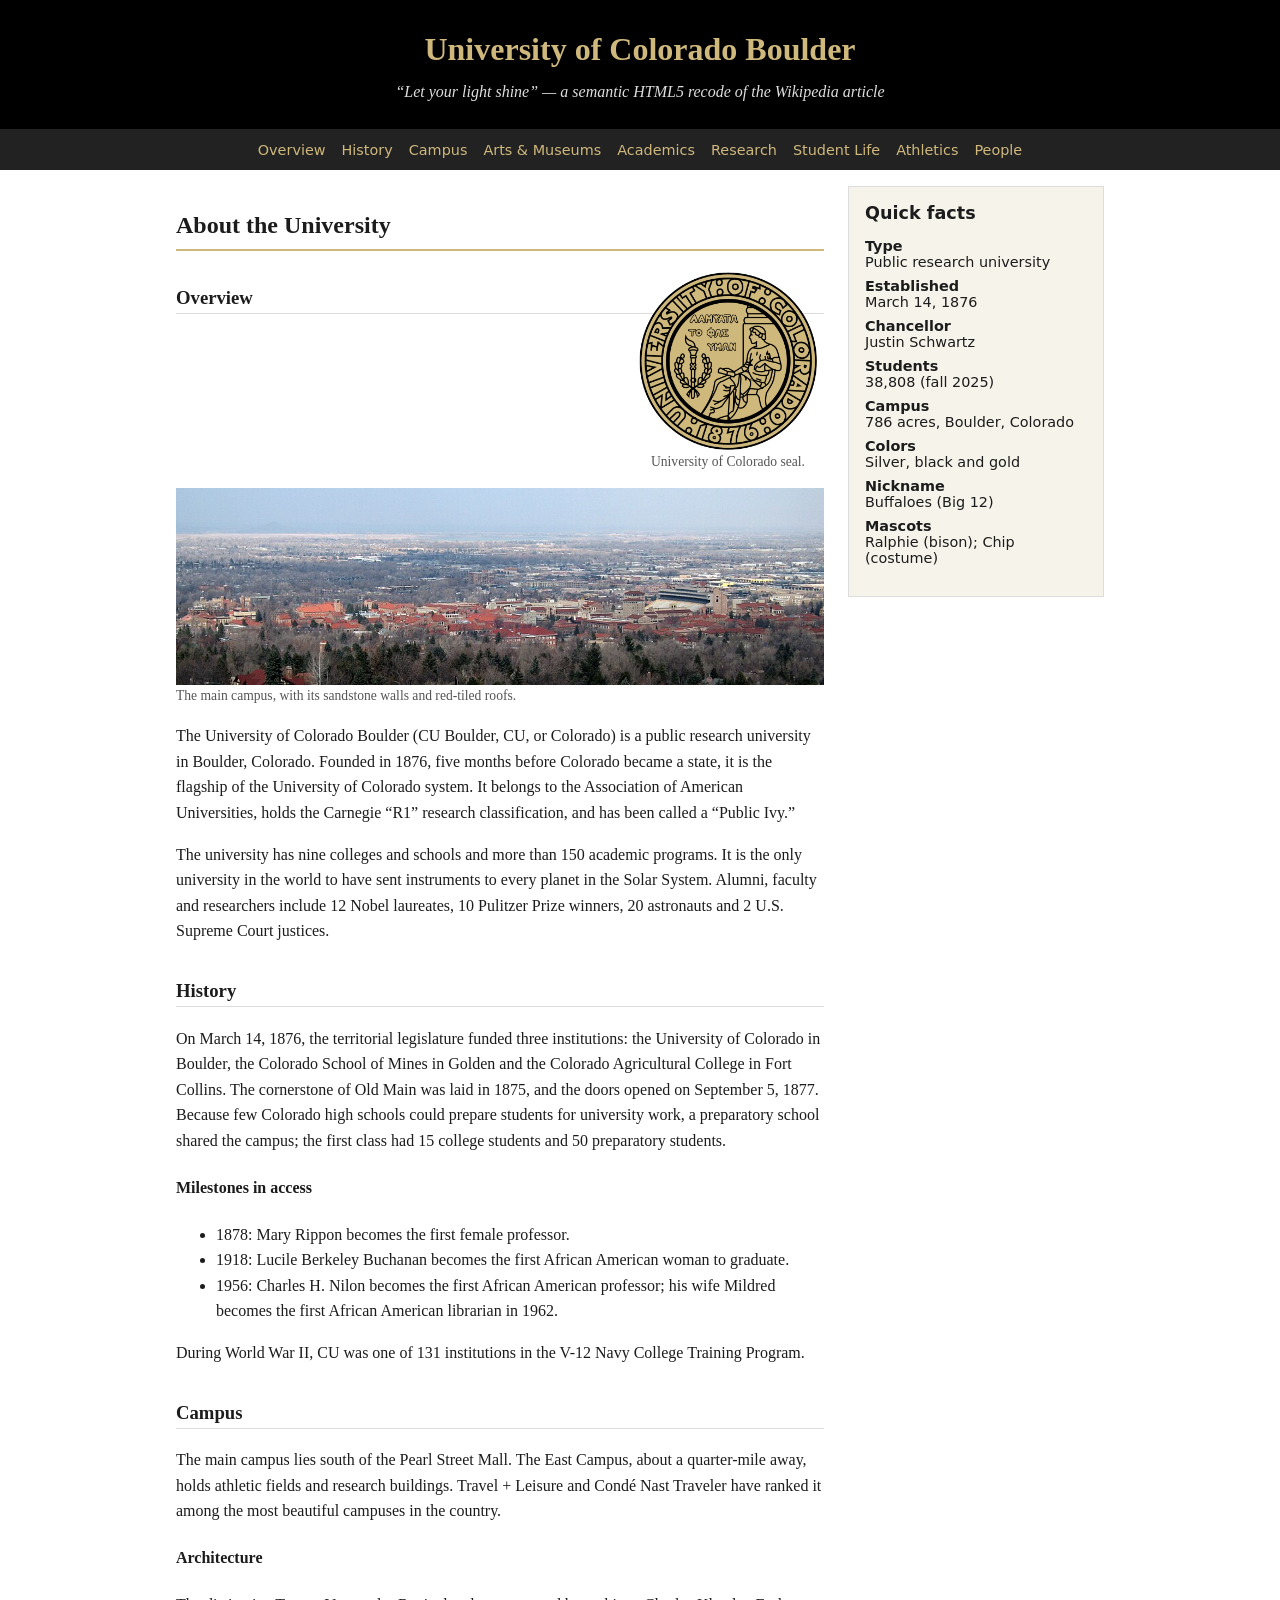
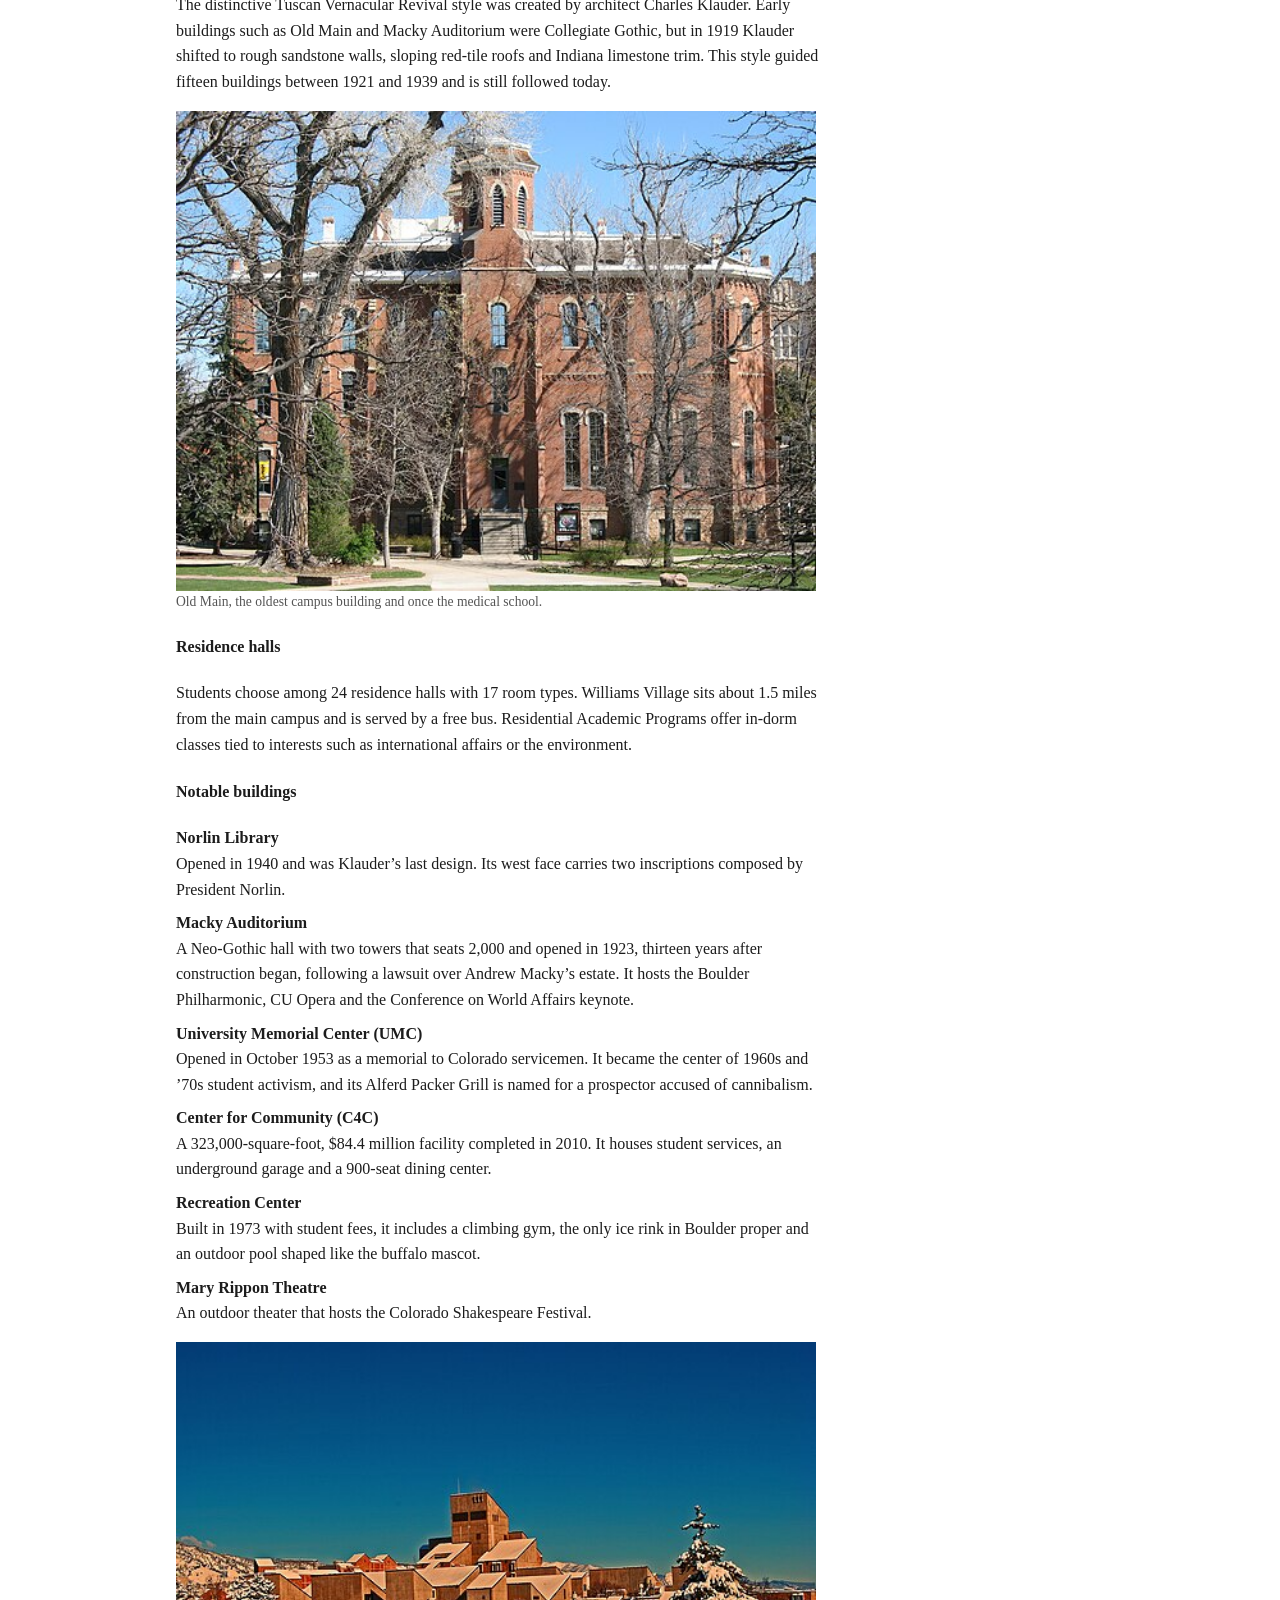
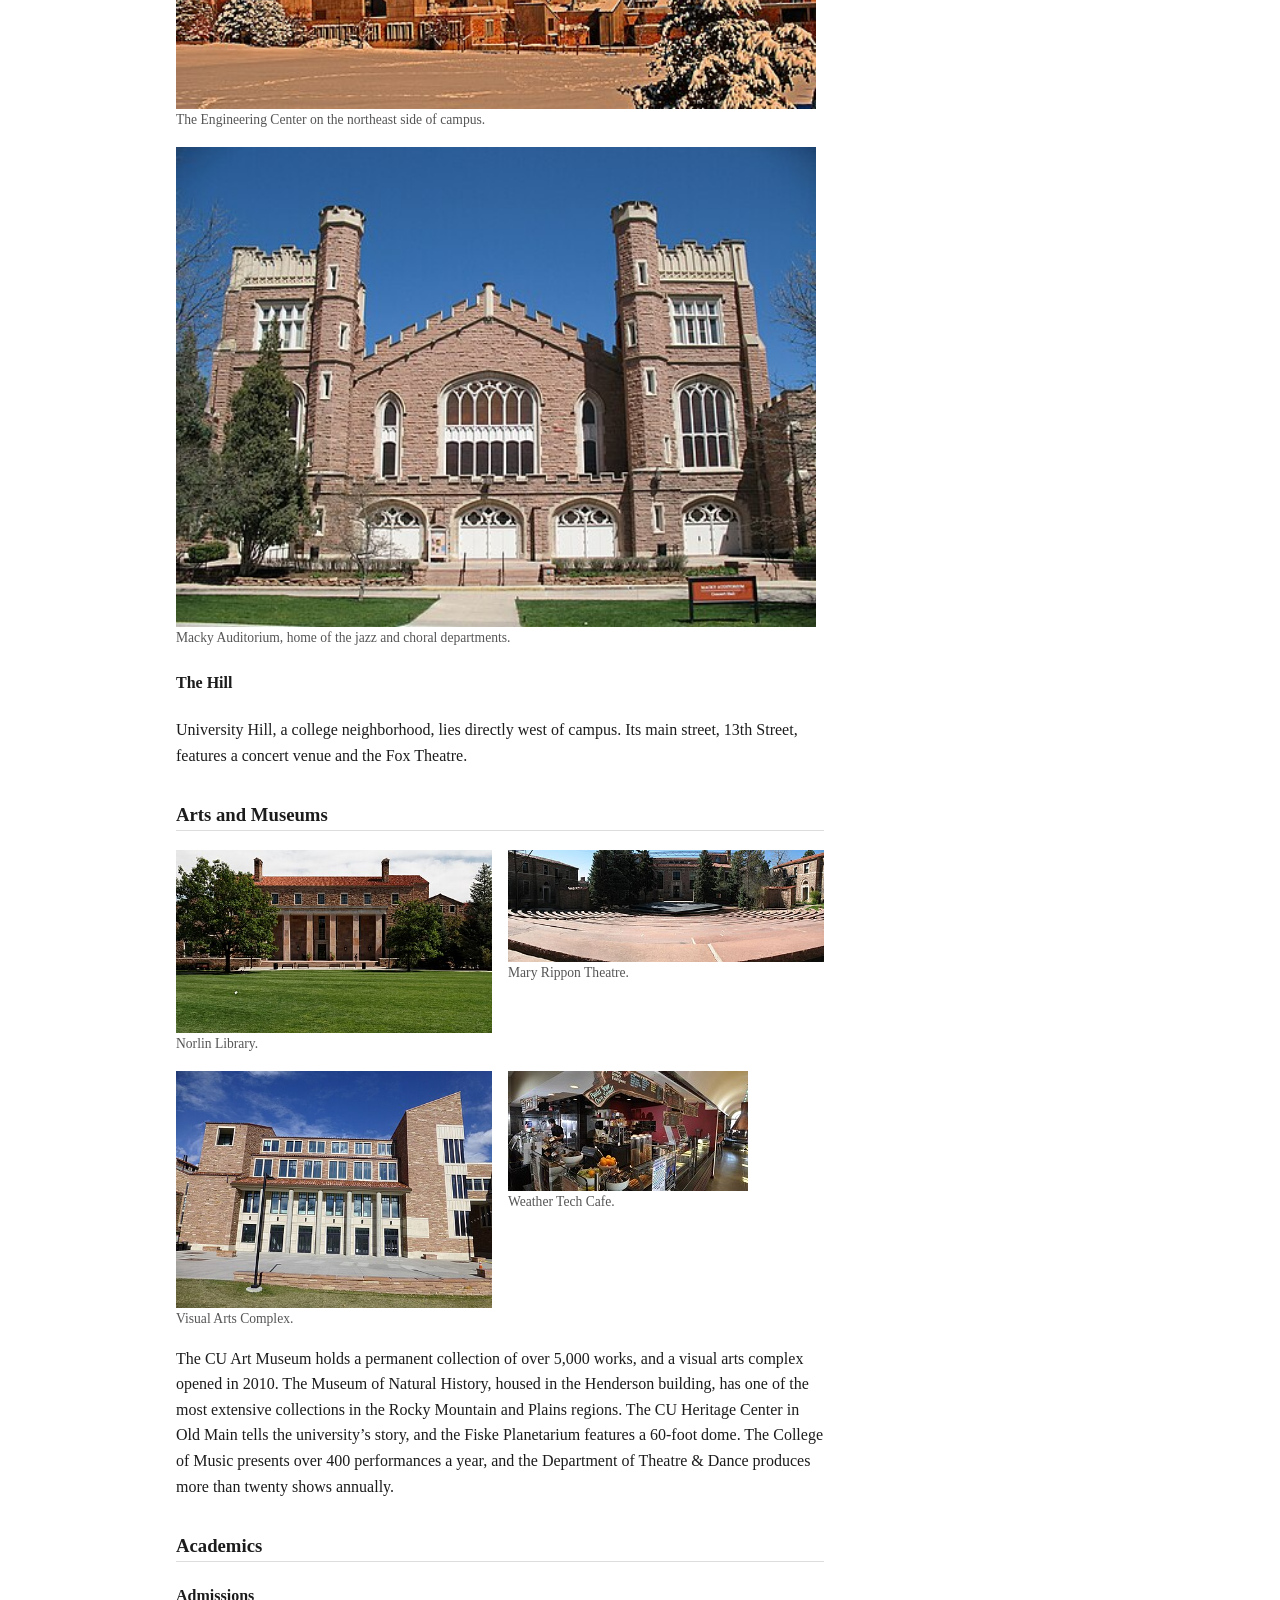
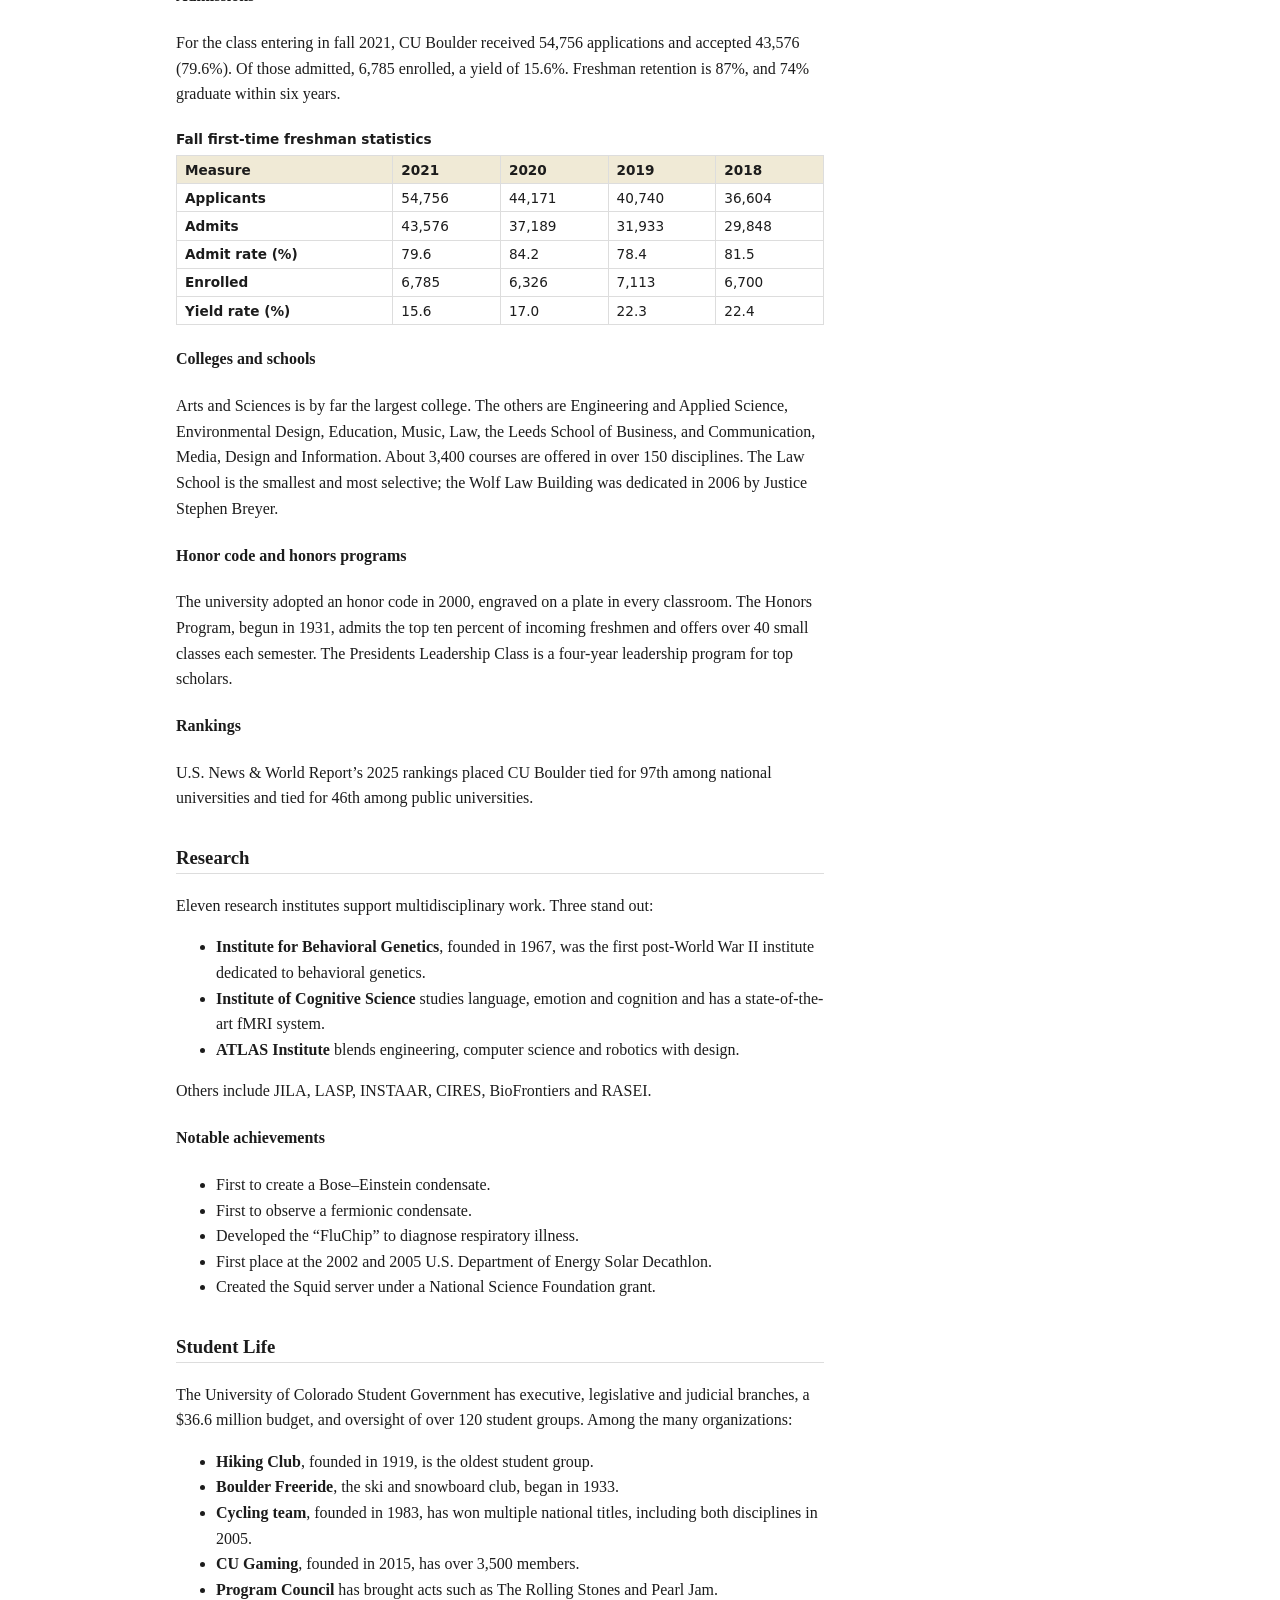
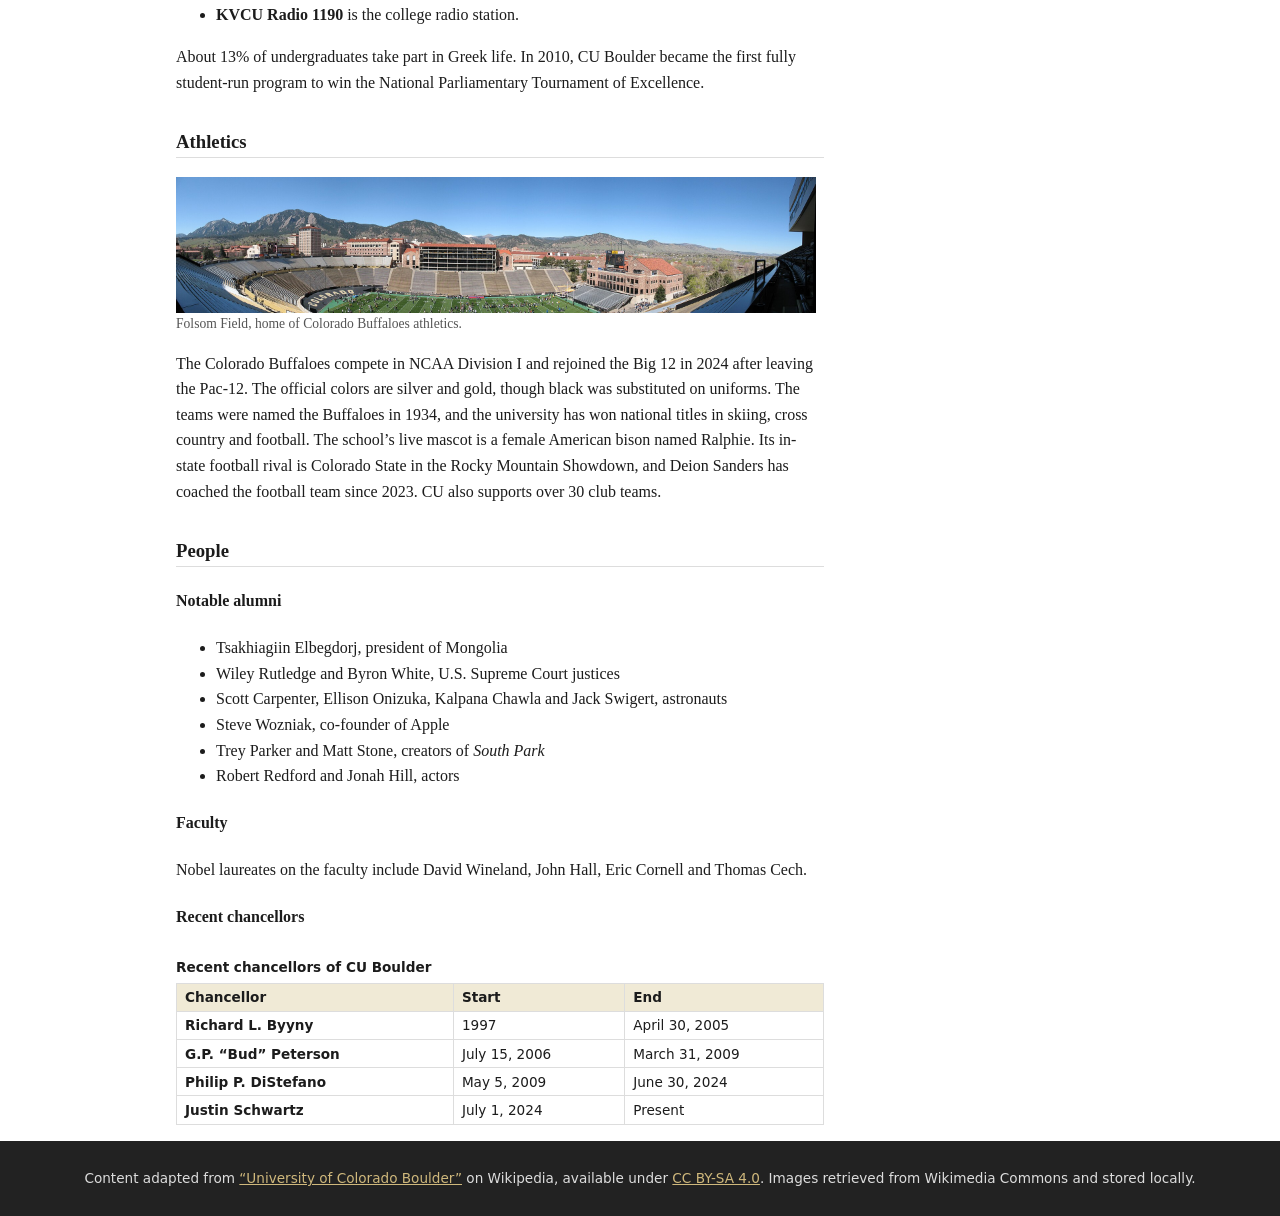
==== semantic_HTML/index.html @ 6fb39d37 "Add files via upload" ====
<!DOCTYPE html>
<html lang="en">
<head>
<meta charset="utf-8">
<meta name="viewport" content="width=device-width, initial-scale=1">
<title>University of Colorado Boulder – Semantic HTML5 Recode</title>
<style>
:root{--gold:#cfb87c;--ink:#1c1c1c;--bg:#fff;--muted:#555;--line:#ddd}
*{box-sizing:border-box}
body{margin:0;font:1rem/1.6 Georgia,"Times New Roman",serif;color:var(--ink);background:var(--bg)}
.sr-only{border:0;clip:rect(0,0,0,0);height:1px;margin:-1px;overflow:hidden;padding:0;position:absolute;white-space:nowrap;width:1px}
body>header{background:#000;color:var(--gold);padding:1.5rem 1rem;text-align:center}
body>header p{margin:.25rem 0 0;color:#ddd;font-style:italic}
h1{margin:0;font-size:2rem}
nav{background:#222;position:sticky;top:0;z-index:5}
nav ul{list-style:none;margin:0;padding:.5rem;display:flex;flex-wrap:wrap;gap:.25rem 1rem;justify-content:center}
nav a{color:var(--gold);text-decoration:none;font:.9rem system-ui,sans-serif}
nav a:hover,nav a:focus{text-decoration:underline}
main{max-width:60rem;margin:0 auto;padding:1rem;display:grid;grid-template-columns:1fr;gap:1.5rem}
@media(min-width:800px){main{grid-template-columns:1fr 16rem}aside{order:2}}
article{min-width:0}
article>header{background:transparent;color:var(--ink);padding:0;text-align:left}
article>header h2{border-bottom:2px solid var(--gold);padding-bottom:.25rem}
h3{margin-top:2rem;border-bottom:1px solid var(--line)}
section{scroll-margin-top:3rem}
aside{background:#f6f3ea;border:1px solid var(--line);padding:1rem;font:.9rem system-ui,sans-serif;align-self:start}
aside h2{font-size:1.1rem;margin-top:0}
dt{font-weight:700;margin-top:.5rem}dd{margin:0}
figure{margin:1rem 0}
.seal{float:right;width:12rem;margin:0 0 1rem 1rem;text-align:center}
.seal img{margin-inline:auto}
.image-grid{display:grid;grid-template-columns:repeat(auto-fit,minmax(13rem,1fr));gap:1rem}
.image-grid figure{margin:0}
img{max-width:100%;height:auto;display:block}
figcaption{font-size:.85rem;color:var(--muted)}
.table-wrap{overflow-x:auto}
table{border-collapse:collapse;width:100%;font:.85rem system-ui,sans-serif}
caption{font-weight:700;text-align:left;padding:.5rem 0}
th,td{border:1px solid var(--line);padding:.35rem .5rem;text-align:left}
thead th{background:#f0ead6}
footer{background:#222;color:#ddd;padding:1rem;text-align:center;font:.85rem system-ui,sans-serif}
footer a{color:var(--gold)}
</style>
</head>
<body>

<header>
  <h1>University of Colorado Boulder</h1>
  <p>“Let your light shine” &mdash; a semantic HTML5 recode of the Wikipedia article</p>
</header>

<nav aria-label="Article sections">
  <h2 class="sr-only">Article contents</h2>
  <ul>
    <li><a href="#overview">Overview</a></li>
    <li><a href="#history">History</a></li>
    <li><a href="#campus">Campus</a></li>
    <li><a href="#arts">Arts &amp; Museums</a></li>
    <li><a href="#academics">Academics</a></li>
    <li><a href="#research">Research</a></li>
    <li><a href="#student-life">Student Life</a></li>
    <li><a href="#athletics">Athletics</a></li>
    <li><a href="#people">People</a></li>
  </ul>
</nav>

<main>
  <aside aria-labelledby="facts-title">
    <h2 id="facts-title">Quick facts</h2>
    <dl>
      <dt>Type</dt><dd>Public research university</dd>
      <dt>Established</dt><dd><time datetime="1876-03-14">March 14, 1876</time></dd>
      <dt>Chancellor</dt><dd>Justin Schwartz</dd>
      <dt>Students</dt><dd>38,808 (fall 2025)</dd>
      <dt>Campus</dt><dd>786 acres, Boulder, Colorado</dd>
      <dt>Colors</dt><dd>Silver, black and gold</dd>
      <dt>Nickname</dt><dd>Buffaloes (Big 12)</dd>
      <dt>Mascots</dt><dd>Ralphie (bison); Chip (costume)</dd>
    </dl>
  </aside>

  <article>
    <header>
      <h2>About the University</h2>
      <figure class="seal">
        <img src="Seal_of_the_University_of_Colorado.svg.webp" width="180" height="180" alt="University of Colorado seal">
        <figcaption>University of Colorado seal.</figcaption>
      </figure>
    </header>

    <section id="overview">
      <h3>Overview</h3>
      <figure>
        <img src="CU_boulder_campus.jpg" width="800" height="450" alt="Sandstone campus buildings with red tile roofs in front of the Flatirons">
        <figcaption>The main campus, with its sandstone walls and red-tiled roofs.</figcaption>
      </figure>
      <p>The University of Colorado Boulder (CU Boulder, CU, or Colorado) is a public research university in Boulder, Colorado. Founded in 1876, five months before Colorado became a state, it is the flagship of the University of Colorado system. It belongs to the Association of American Universities, holds the Carnegie “R1” research classification, and has been called a “Public Ivy.”</p>
      <p>The university has nine colleges and schools and more than 150 academic programs. It is the only university in the world to have sent instruments to every planet in the Solar System. Alumni, faculty and researchers include 12 Nobel laureates, 10 Pulitzer Prize winners, 20 astronauts and 2 U.S. Supreme Court justices.</p>
    </section>

    <section id="history">
      <h3>History</h3>
      <p>On March 14, 1876, the territorial legislature funded three institutions: the University of Colorado in Boulder, the Colorado School of Mines in Golden and the Colorado Agricultural College in Fort Collins. The cornerstone of Old Main was laid in 1875, and the doors opened on <time datetime="1877-09-05">September 5, 1877</time>. Because few Colorado high schools could prepare students for university work, a preparatory school shared the campus; the first class had 15 college students and 50 preparatory students.</p>
      <h4>Milestones in access</h4>
      <ul>
        <li>1878: Mary Rippon becomes the first female professor.</li>
        <li>1918: Lucile Berkeley Buchanan becomes the first African American woman to graduate.</li>
        <li>1956: Charles H. Nilon becomes the first African American professor; his wife Mildred becomes the first African American librarian in 1962.</li>
      </ul>
      <p>During World War II, CU was one of 131 institutions in the V-12 Navy College Training Program.</p>
    </section>

    <section id="campus">
      <h3>Campus</h3>
      <p>The main campus lies south of the Pearl Street Mall. The East Campus, about a quarter-mile away, holds athletic fields and research buildings. Travel + Leisure and Condé Nast Traveler have ranked it among the most beautiful campuses in the country.</p>

      <section id="architecture">
        <h4>Architecture</h4>
        <p>The distinctive Tuscan Vernacular Revival style was created by architect Charles Klauder. Early buildings such as Old Main and Macky Auditorium were Collegiate Gothic, but in 1919 Klauder shifted to rough sandstone walls, sloping red-tile roofs and Indiana limestone trim. This style guided fifteen buildings between 1921 and 1939 and is still followed today.</p>
        <figure>
          <img src="Old_Main_-_Colorado.jpg" width="640" height="420" alt="Old Main, the oldest building on campus" loading="lazy">
          <figcaption>Old Main, the oldest campus building and once the medical school.</figcaption>
        </figure>
      </section>

      <section id="housing">
        <h4>Residence halls</h4>
        <p>Students choose among 24 residence halls with 17 room types. Williams Village sits about 1.5 miles from the main campus and is served by a free bus. Residential Academic Programs offer in-dorm classes tied to interests such as international affairs or the environment.</p>
      </section>

      <section id="buildings">
        <h4>Notable buildings</h4>
        <dl>
          <dt>Norlin Library</dt>
          <dd>Opened in 1940 and was Klauder’s last design. Its west face carries two inscriptions composed by President Norlin.</dd>
          <dt>Macky Auditorium</dt>
          <dd>A Neo-Gothic hall with two towers that seats 2,000 and opened in 1923, thirteen years after construction began, following a lawsuit over Andrew Macky’s estate. It hosts the Boulder Philharmonic, CU Opera and the Conference on World Affairs keynote.</dd>
          <dt>University Memorial Center (UMC)</dt>
          <dd>Opened in October 1953 as a memorial to Colorado servicemen. It became the center of 1960s and ’70s student activism, and its Alferd Packer Grill is named for a prospector accused of cannibalism.</dd>
          <dt>Center for Community (C4C)</dt>
          <dd>A 323,000-square-foot, $84.4 million facility completed in 2010. It houses student services, an underground garage and a 900-seat dining center.</dd>
          <dt>Recreation Center</dt>
          <dd>Built in 1973 with student fees, it includes a climbing gym, the only ice rink in Boulder proper and an outdoor pool shaped like the buffalo mascot.</dd>
          <dt>Mary Rippon Theatre</dt>
          <dd>An outdoor theater that hosts the Colorado Shakespeare Festival.</dd>
        </dl>
        <figure>
          <img src="Engineeringcenterjpeg-2.jpg" width="640" height="420" alt="The Engineering Center at CU Boulder" loading="lazy">
          <figcaption>The Engineering Center on the northeast side of campus.</figcaption>
        </figure>
        <figure>
          <img src="Mackey_Auditorium_-_Colorado.jpg" width="640" height="420" alt="Macky Auditorium with its two towers and ivy" loading="lazy">
          <figcaption>Macky Auditorium, home of the jazz and choral departments.</figcaption>
        </figure>
      </section>

      <section id="neighborhood">
        <h4>The Hill</h4>
        <p>University Hill, a college neighborhood, lies directly west of campus. Its main street, 13th Street, features a concert venue and the Fox Theatre.</p>
      </section>
    </section>

    <section id="arts">
      <h3>Arts and Museums</h3>
      <div class="image-grid" aria-label="Campus arts and facilities">
        <figure>
          <img src="Norlin_Library.jpg" width="500" height="290" alt="Norlin Library at CU Boulder" loading="lazy">
          <figcaption>Norlin Library.</figcaption>
        </figure>
        <figure>
          <img src="Mary_Rippon_Theatre.jpg" width="500" height="178" alt="Mary Rippon Theatre at CU Boulder" loading="lazy">
          <figcaption>Mary Rippon Theatre.</figcaption>
        </figure>
        <figure>
          <img src="Visual_Arts_Complex_South_side.JPG" width="500" height="375" alt="South side of the Visual Arts Complex" loading="lazy">
          <figcaption>Visual Arts Complex.</figcaption>
        </figure>
        <figure>
          <img src="WeatherTechCafe.jpg" width="240" height="120" alt="Weather Tech Cafe in the Center for Community" loading="lazy">
          <figcaption>Weather Tech Cafe.</figcaption>
        </figure>
      </div>
      <p>The CU Art Museum holds a permanent collection of over 5,000 works, and a visual arts complex opened in 2010. The Museum of Natural History, housed in the Henderson building, has one of the most extensive collections in the Rocky Mountain and Plains regions. The CU Heritage Center in Old Main tells the university’s story, and the Fiske Planetarium features a 60-foot dome. The College of Music presents over 400 performances a year, and the Department of Theatre &amp; Dance produces more than twenty shows annually.</p>
    </section>

    <section id="academics">
      <h3>Academics</h3>

      <section id="admissions">
        <h4>Admissions</h4>
        <p>For the class entering in fall 2021, CU Boulder received 54,756 applications and accepted 43,576 (79.6%). Of those admitted, 6,785 enrolled, a yield of 15.6%. Freshman retention is 87%, and 74% graduate within six years.</p>
        <div class="table-wrap">
          <table>
            <caption>Fall first-time freshman statistics</caption>
            <thead>
              <tr><th scope="col">Measure</th><th scope="col">2021</th><th scope="col">2020</th><th scope="col">2019</th><th scope="col">2018</th></tr>
            </thead>
            <tbody>
              <tr><th scope="row">Applicants</th><td>54,756</td><td>44,171</td><td>40,740</td><td>36,604</td></tr>
              <tr><th scope="row">Admits</th><td>43,576</td><td>37,189</td><td>31,933</td><td>29,848</td></tr>
              <tr><th scope="row">Admit rate (%)</th><td>79.6</td><td>84.2</td><td>78.4</td><td>81.5</td></tr>
              <tr><th scope="row">Enrolled</th><td>6,785</td><td>6,326</td><td>7,113</td><td>6,700</td></tr>
              <tr><th scope="row">Yield rate (%)</th><td>15.6</td><td>17.0</td><td>22.3</td><td>22.4</td></tr>
            </tbody>
          </table>
        </div>
      </section>

      <section id="colleges">
        <h4>Colleges and schools</h4>
        <p>Arts and Sciences is by far the largest college. The others are Engineering and Applied Science, Environmental Design, Education, Music, Law, the Leeds School of Business, and Communication, Media, Design and Information. About 3,400 courses are offered in over 150 disciplines. The Law School is the smallest and most selective; the Wolf Law Building was dedicated in 2006 by Justice Stephen Breyer.</p>
      </section>

      <section id="honors">
        <h4>Honor code and honors programs</h4>
        <p>The university adopted an honor code in 2000, engraved on a plate in every classroom. The Honors Program, begun in 1931, admits the top ten percent of incoming freshmen and offers over 40 small classes each semester. The Presidents Leadership Class is a four-year leadership program for top scholars.</p>
      </section>

      <section id="rankings">
        <h4>Rankings</h4>
        <p>U.S. News &amp; World Report’s 2025 rankings placed CU Boulder tied for 97th among national universities and tied for 46th among public universities.</p>
      </section>
    </section>

    <section id="research">
      <h3>Research</h3>
      <p>Eleven research institutes support multidisciplinary work. Three stand out:</p>
      <ul>
        <li><strong>Institute for Behavioral Genetics</strong>, founded in 1967, was the first post-World War II institute dedicated to behavioral genetics.</li>
        <li><strong>Institute of Cognitive Science</strong> studies language, emotion and cognition and has a state-of-the-art fMRI system.</li>
        <li><strong>ATLAS Institute</strong> blends engineering, computer science and robotics with design.</li>
      </ul>
      <p>Others include JILA, LASP, INSTAAR, CIRES, BioFrontiers and RASEI.</p>
      <h4>Notable achievements</h4>
      <ul>
        <li>First to create a Bose–Einstein condensate.</li>
        <li>First to observe a fermionic condensate.</li>
        <li>Developed the “FluChip” to diagnose respiratory illness.</li>
        <li>First place at the 2002 and 2005 U.S. Department of Energy Solar Decathlon.</li>
        <li>Created the Squid server under a National Science Foundation grant.</li>
      </ul>
    </section>

    <section id="student-life">
      <h3>Student Life</h3>
      <p>The University of Colorado Student Government has executive, legislative and judicial branches, a $36.6 million budget, and oversight of over 120 student groups. Among the many organizations:</p>
      <ul>
        <li><strong>Hiking Club</strong>, founded in 1919, is the oldest student group.</li>
        <li><strong>Boulder Freeride</strong>, the ski and snowboard club, began in 1933.</li>
        <li><strong>Cycling team</strong>, founded in 1983, has won multiple national titles, including both disciplines in 2005.</li>
        <li><strong>CU Gaming</strong>, founded in 2015, has over 3,500 members.</li>
        <li><strong>Program Council</strong> has brought acts such as The Rolling Stones and Pearl Jam.</li>
        <li><strong>KVCU Radio 1190</strong> is the college radio station.</li>
      </ul>
      <p>About 13% of undergraduates take part in Greek life. In 2010, CU Boulder became the first fully student-run program to win the National Parliamentary Tournament of Excellence.</p>
    </section>

    <section id="athletics">
      <h3>Athletics</h3>
      <figure>
        <img src="Folsom_Field_panorama_from_club_level_seats_2007.jpg" width="640" height="420" alt="Folsom Field viewed from the club level seating area" loading="lazy">
        <figcaption>Folsom Field, home of Colorado Buffaloes athletics.</figcaption>
      </figure>
      <p>The Colorado Buffaloes compete in NCAA Division I and rejoined the Big 12 in 2024 after leaving the Pac-12. The official colors are silver and gold, though black was substituted on uniforms. The teams were named the Buffaloes in 1934, and the university has won national titles in skiing, cross country and football. The school’s live mascot is a female American bison named Ralphie. Its in-state football rival is Colorado State in the Rocky Mountain Showdown, and Deion Sanders has coached the football team since 2023. CU also supports over 30 club teams.</p>
    </section>

    <section id="people">
      <h3>People</h3>
      <section id="alumni">
        <h4>Notable alumni</h4>
        <ul>
          <li>Tsakhiagiin Elbegdorj, president of Mongolia</li>
          <li>Wiley Rutledge and Byron White, U.S. Supreme Court justices</li>
          <li>Scott Carpenter, Ellison Onizuka, Kalpana Chawla and Jack Swigert, astronauts</li>
          <li>Steve Wozniak, co-founder of Apple</li>
          <li>Trey Parker and Matt Stone, creators of <cite>South Park</cite></li>
          <li>Robert Redford and Jonah Hill, actors</li>
        </ul>
      </section>
      <section id="faculty">
        <h4>Faculty</h4>
        <p>Nobel laureates on the faculty include David Wineland, John Hall, Eric Cornell and Thomas Cech.</p>
      </section>
      <section id="chancellors">
        <h4>Recent chancellors</h4>
        <div class="table-wrap">
          <table>
            <caption>Recent chancellors of CU Boulder</caption>
            <thead>
              <tr><th scope="col">Chancellor</th><th scope="col">Start</th><th scope="col">End</th></tr>
            </thead>
            <tbody>
              <tr><th scope="row">Richard L. Byyny</th><td>1997</td><td>April 30, 2005</td></tr>
              <tr><th scope="row">G.P. “Bud” Peterson</th><td>July 15, 2006</td><td>March 31, 2009</td></tr>
              <tr><th scope="row">Philip P. DiStefano</th><td>May 5, 2009</td><td>June 30, 2024</td></tr>
              <tr><th scope="row">Justin Schwartz</th><td>July 1, 2024</td><td>Present</td></tr>
            </tbody>
          </table>
        </div>
      </section>
    </section>
  </article>
</main>

<footer>
  <p>Content adapted from <a href="https://en.wikipedia.org/wiki/University_of_Colorado_Boulder">“University of Colorado Boulder”</a> on Wikipedia, available under <a href="https://creativecommons.org/licenses/by-sa/4.0/">CC BY-SA 4.0</a>. Images retrieved from Wikimedia Commons and stored locally.</p>
</footer>

</body>
</html>
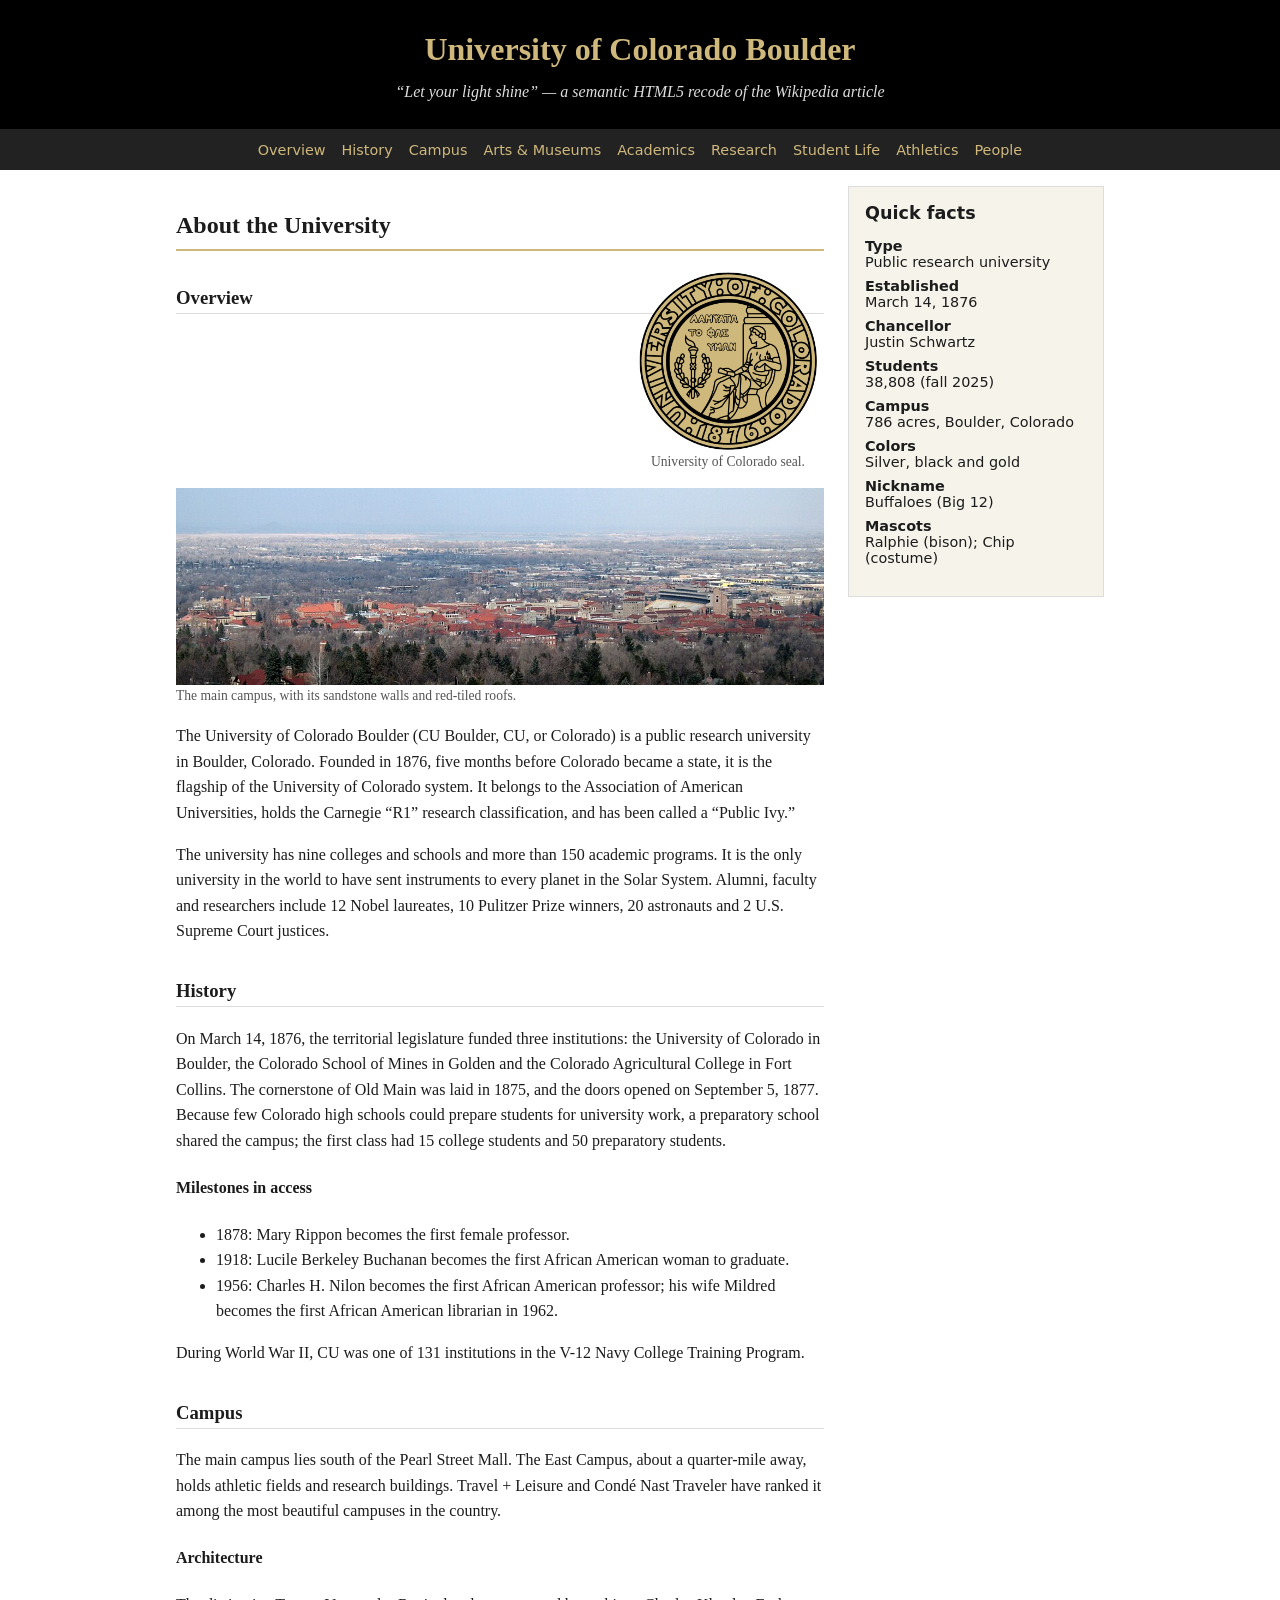
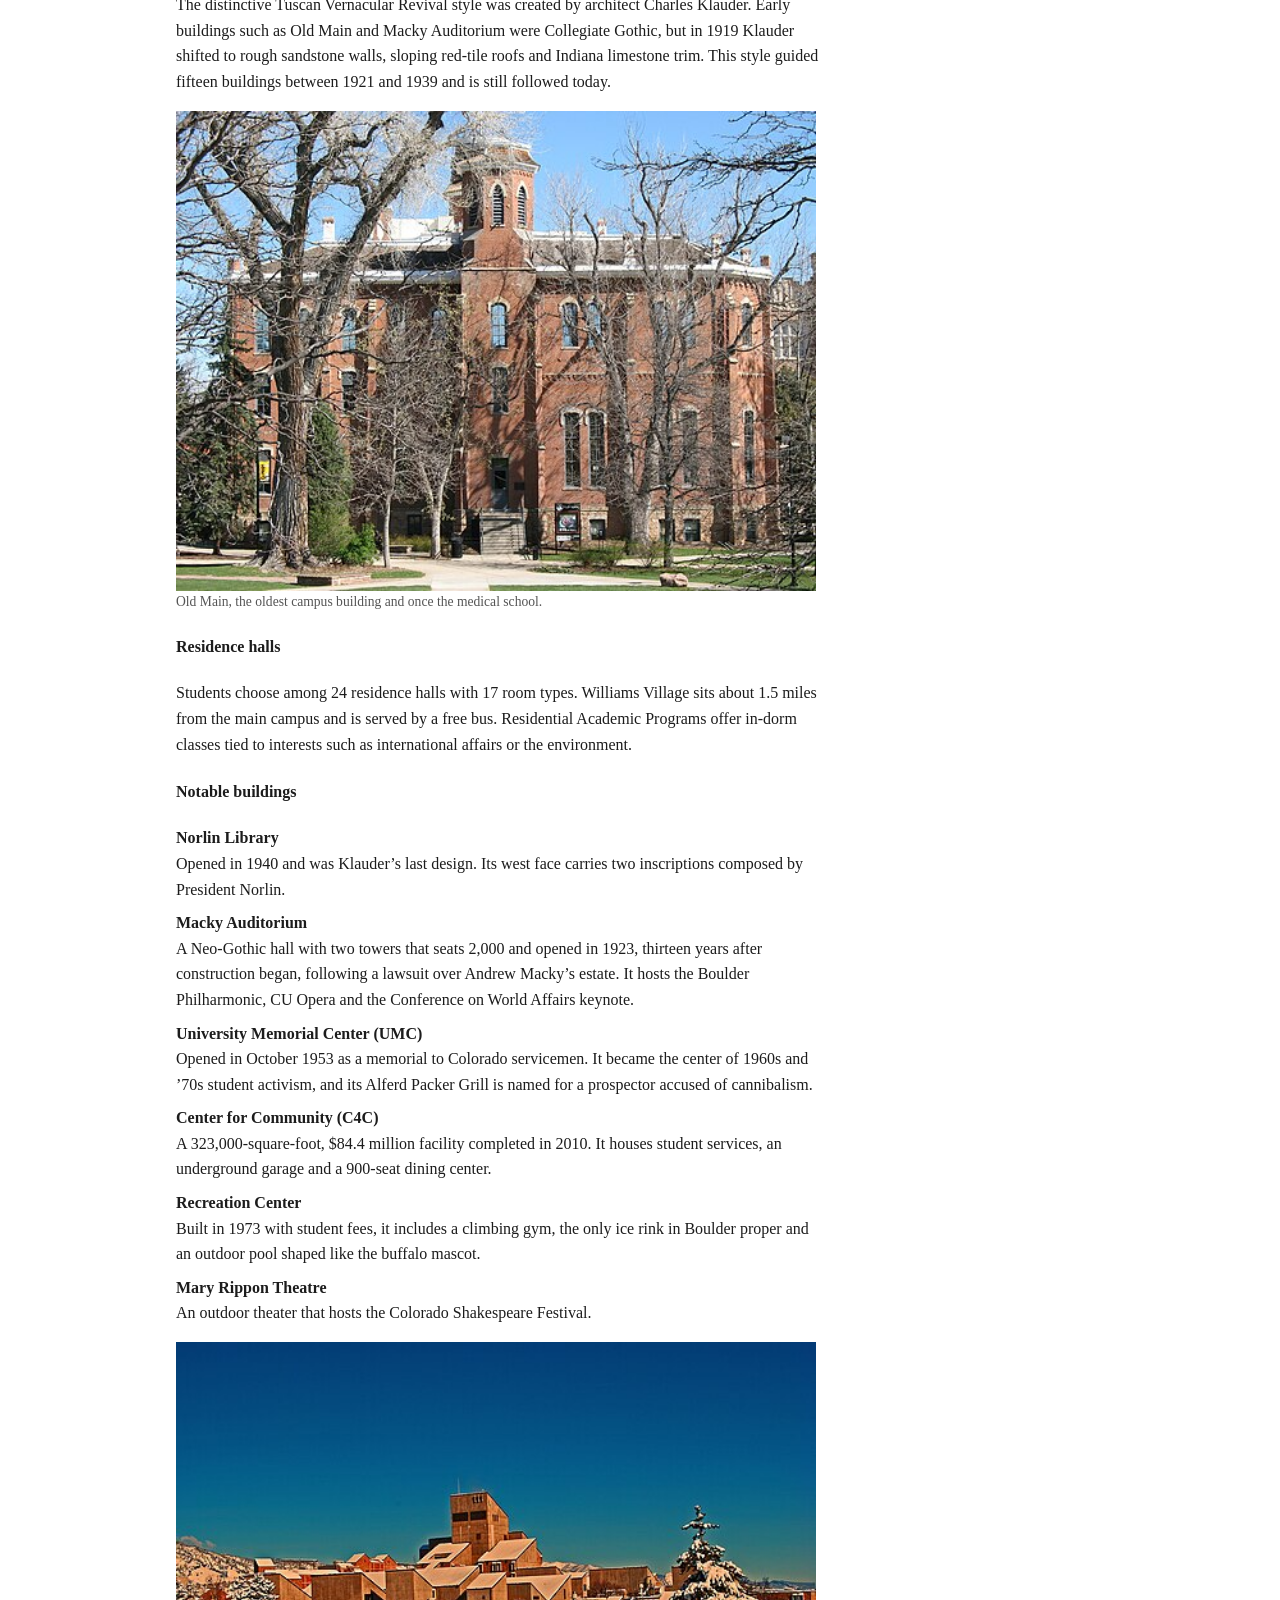
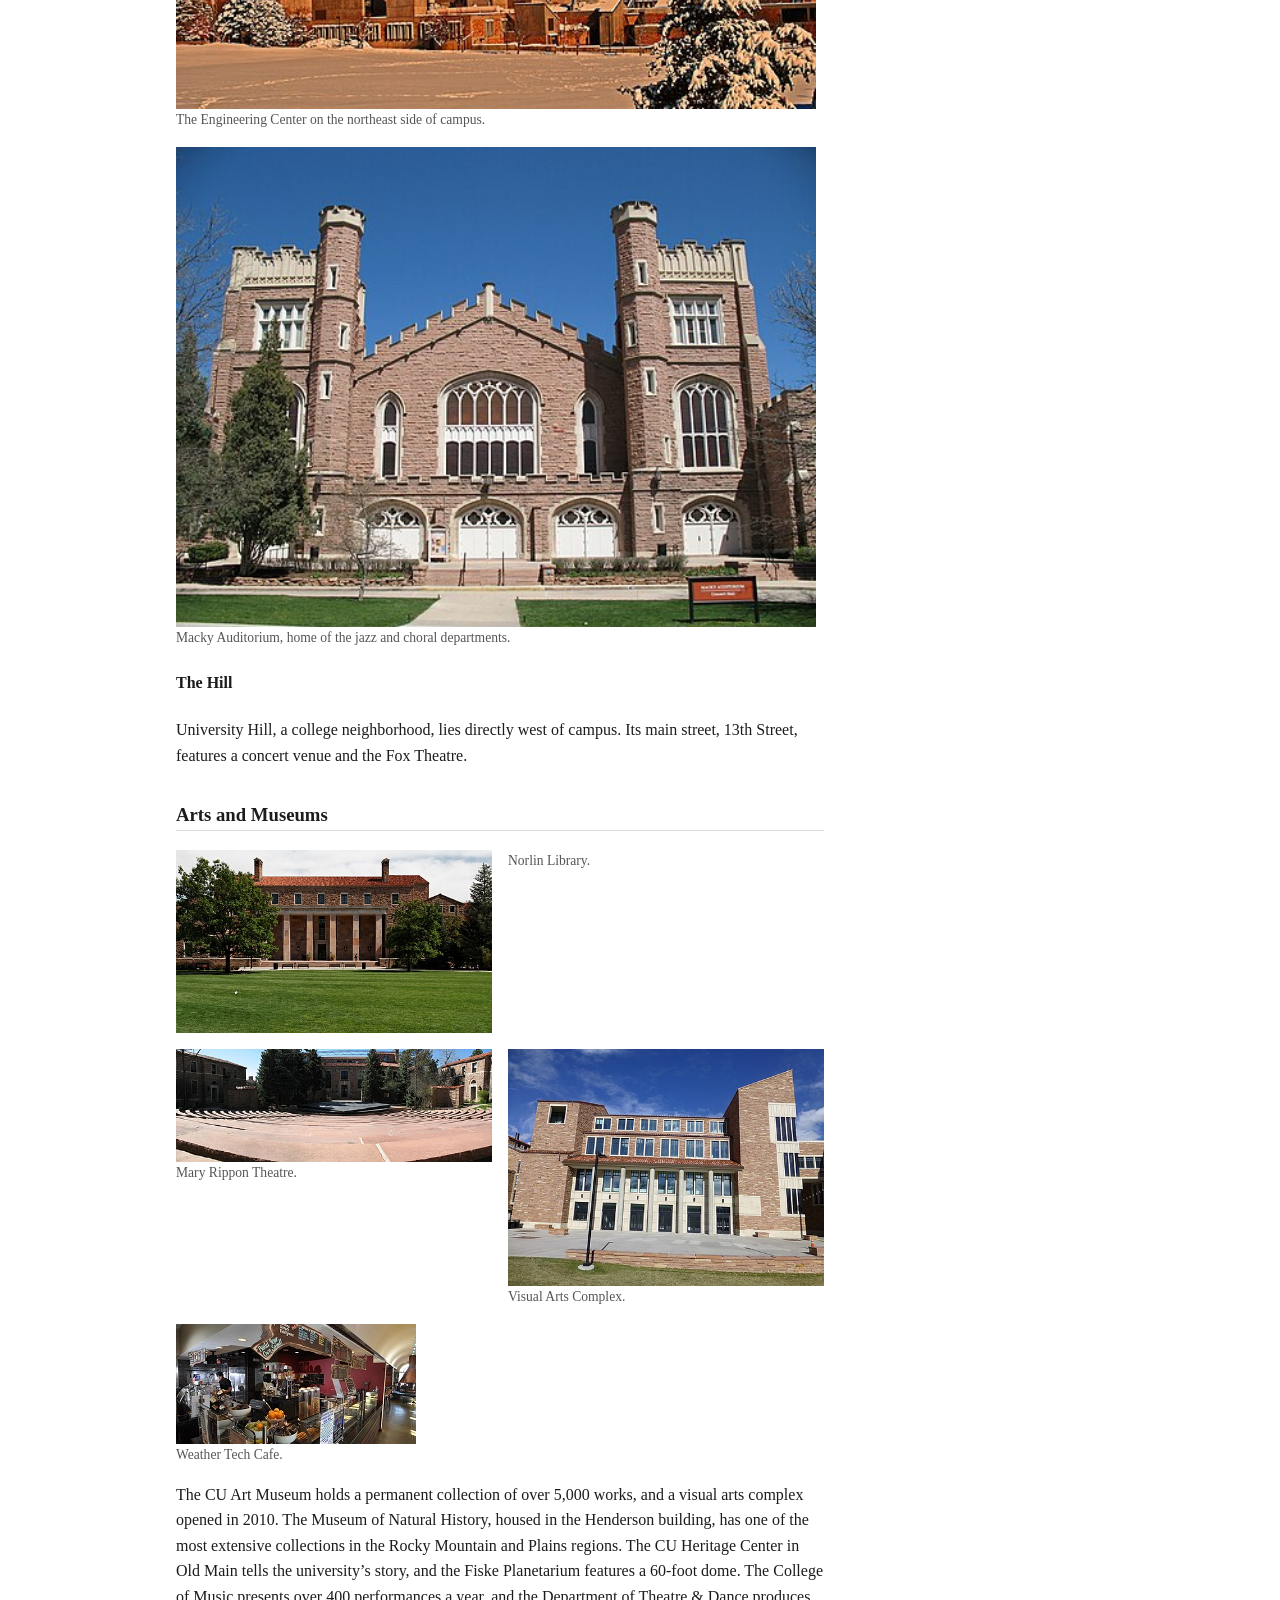
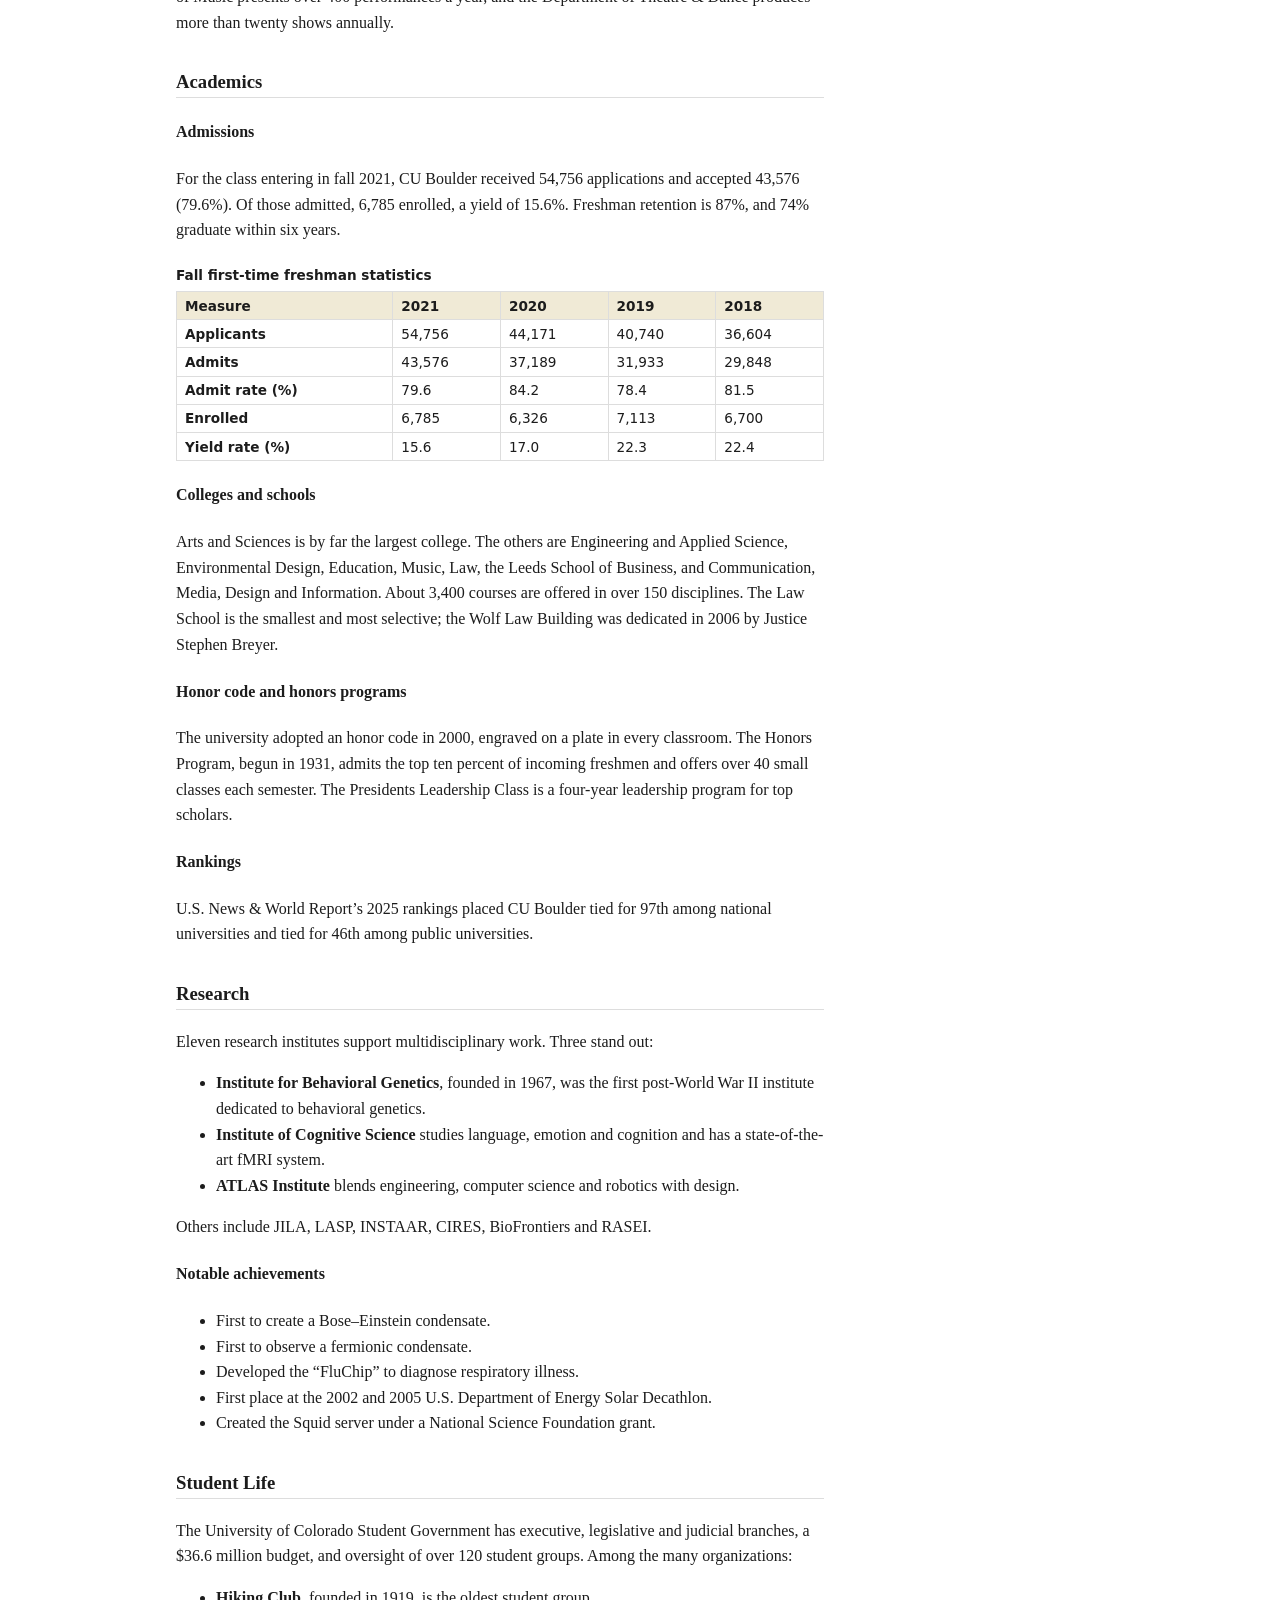
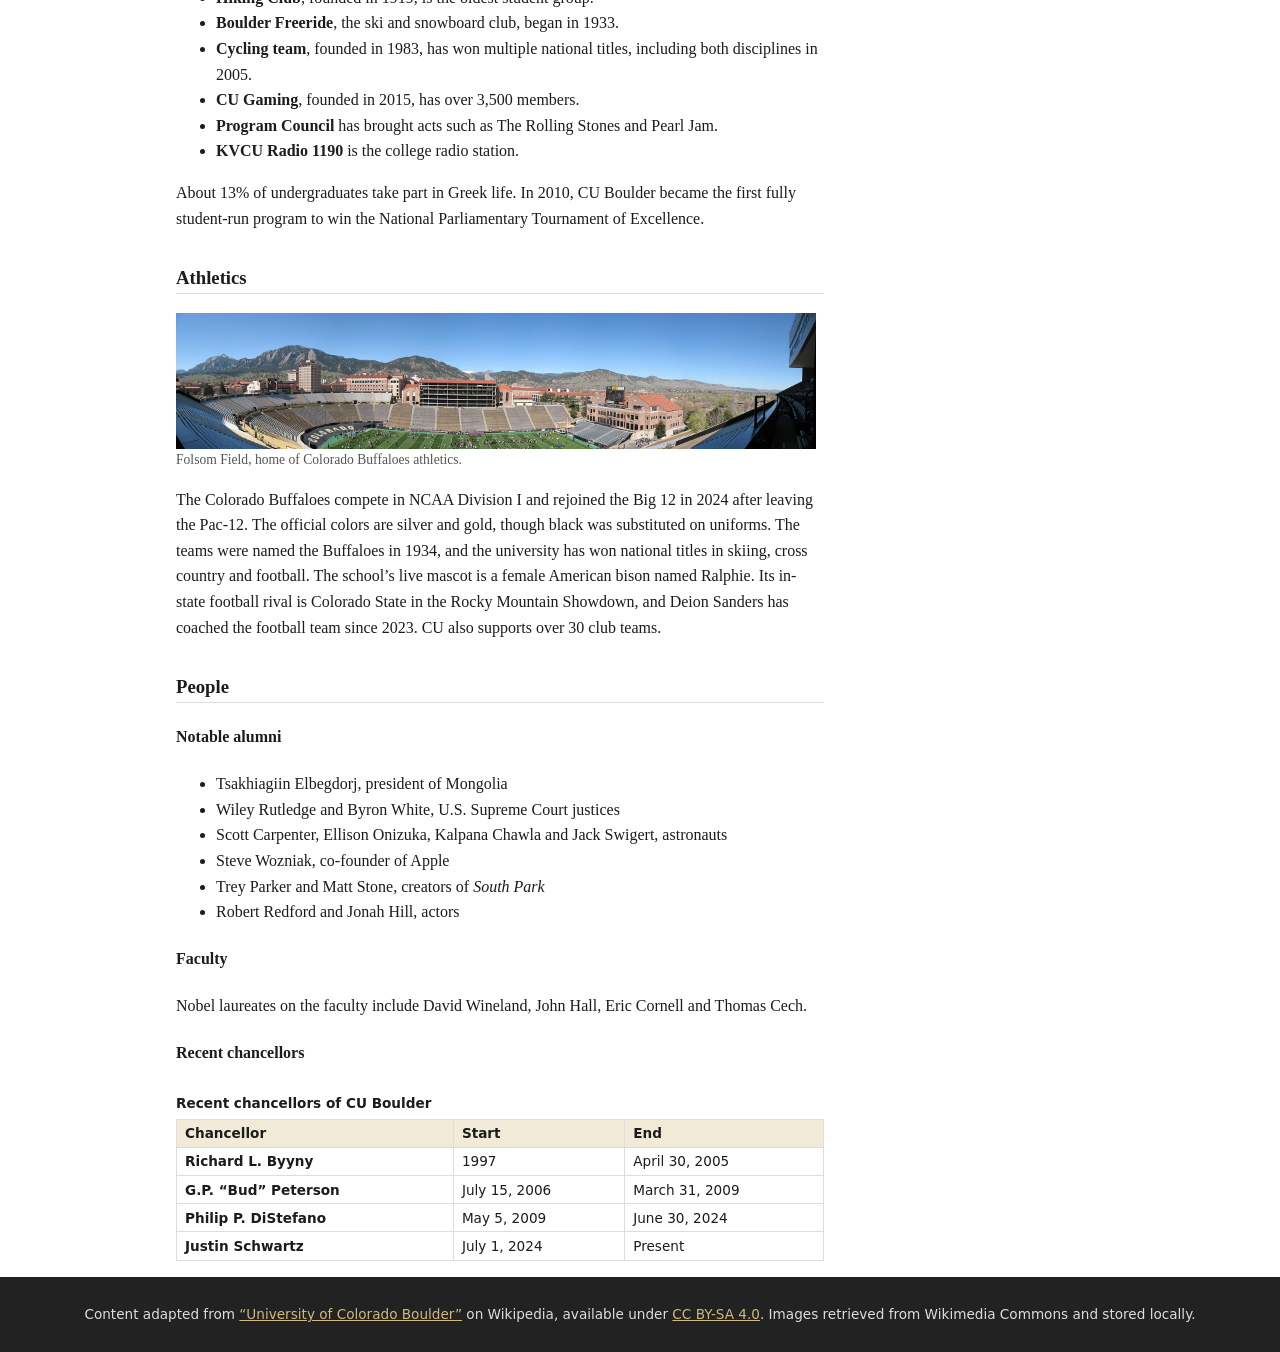
==== commit 0c637c8a: "Add files via upload" ====
--- a/semantic_HTML/index.html
+++ b/semantic_HTML/index.html
@@ -162,7 +162,7 @@
 
     <section id="arts">
       <h3>Arts and Museums</h3>
-      <div class="image-grid" aria-label="Campus arts and facilities">
+      <div class="image-grid" 
         <figure>
           <img src="Norlin_Library.jpg" width="500" height="290" alt="Norlin Library at CU Boulder" loading="lazy">
           <figcaption>Norlin Library.</figcaption>
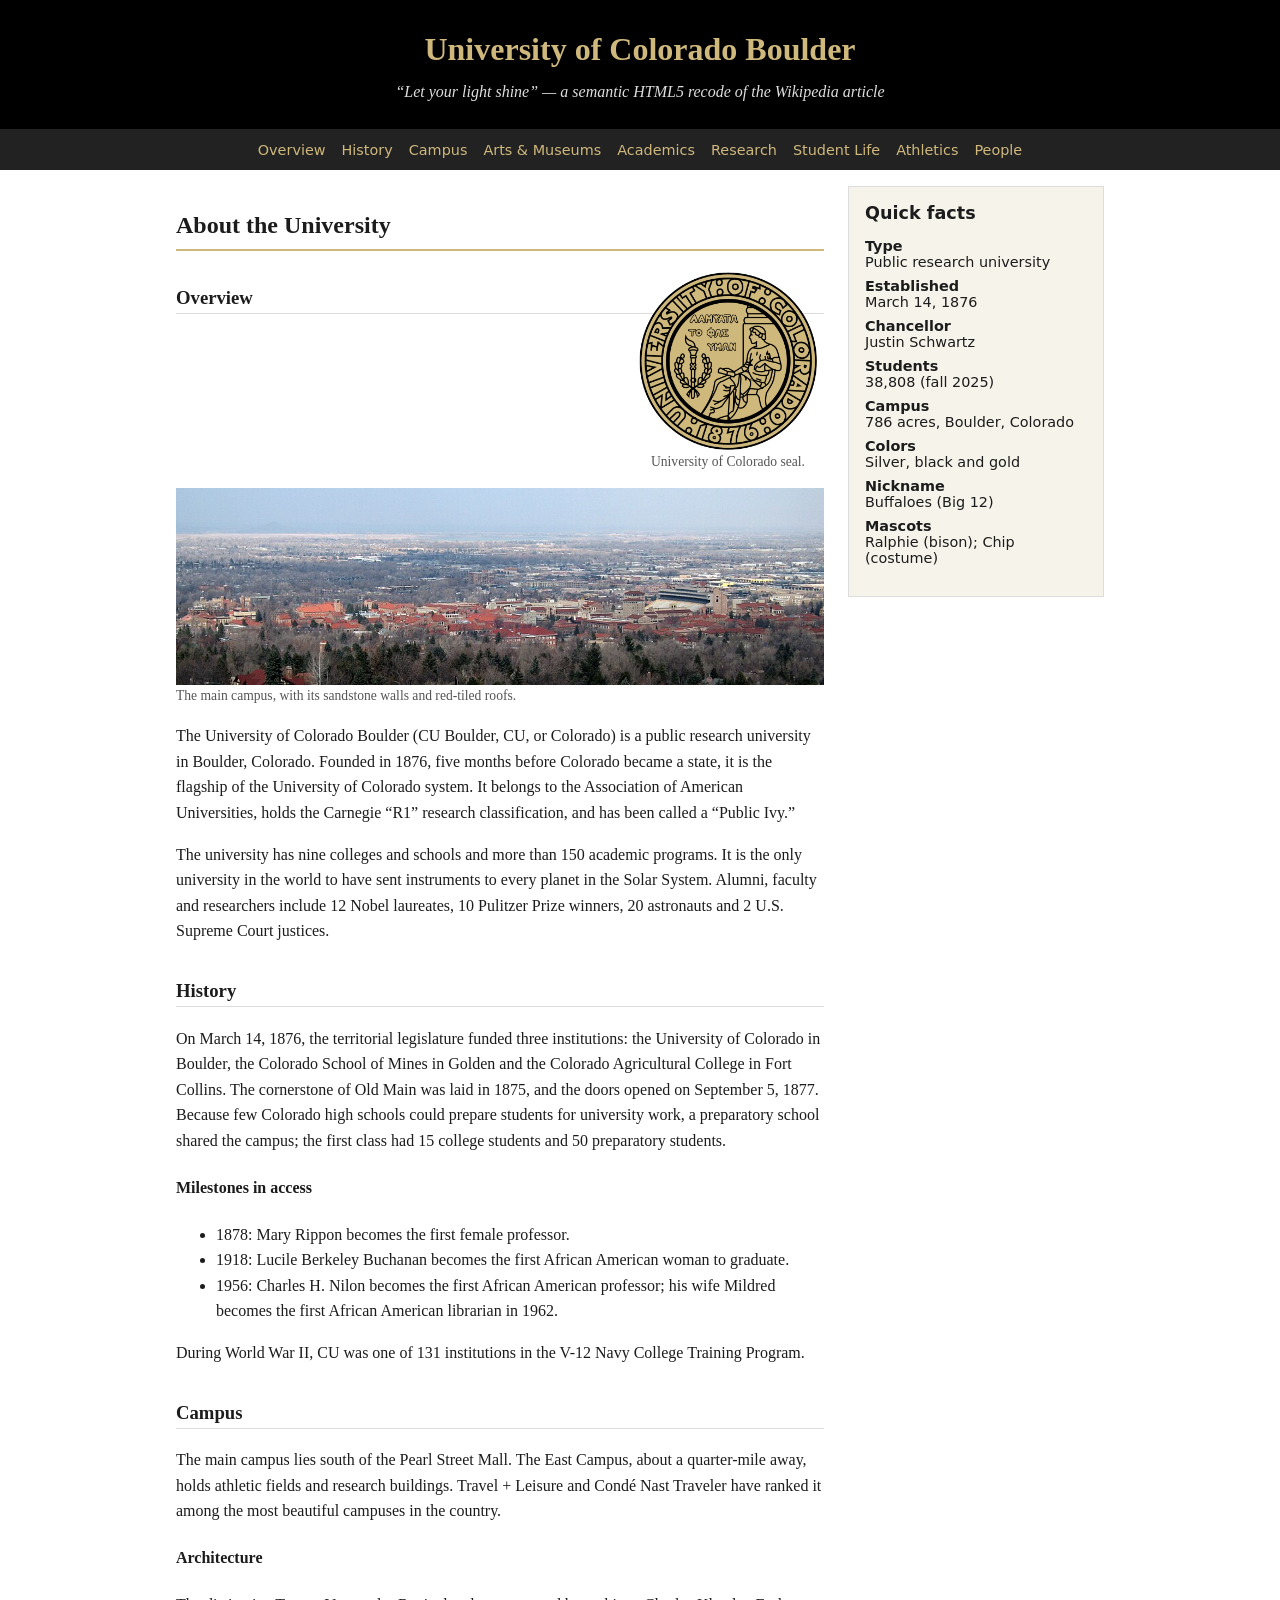
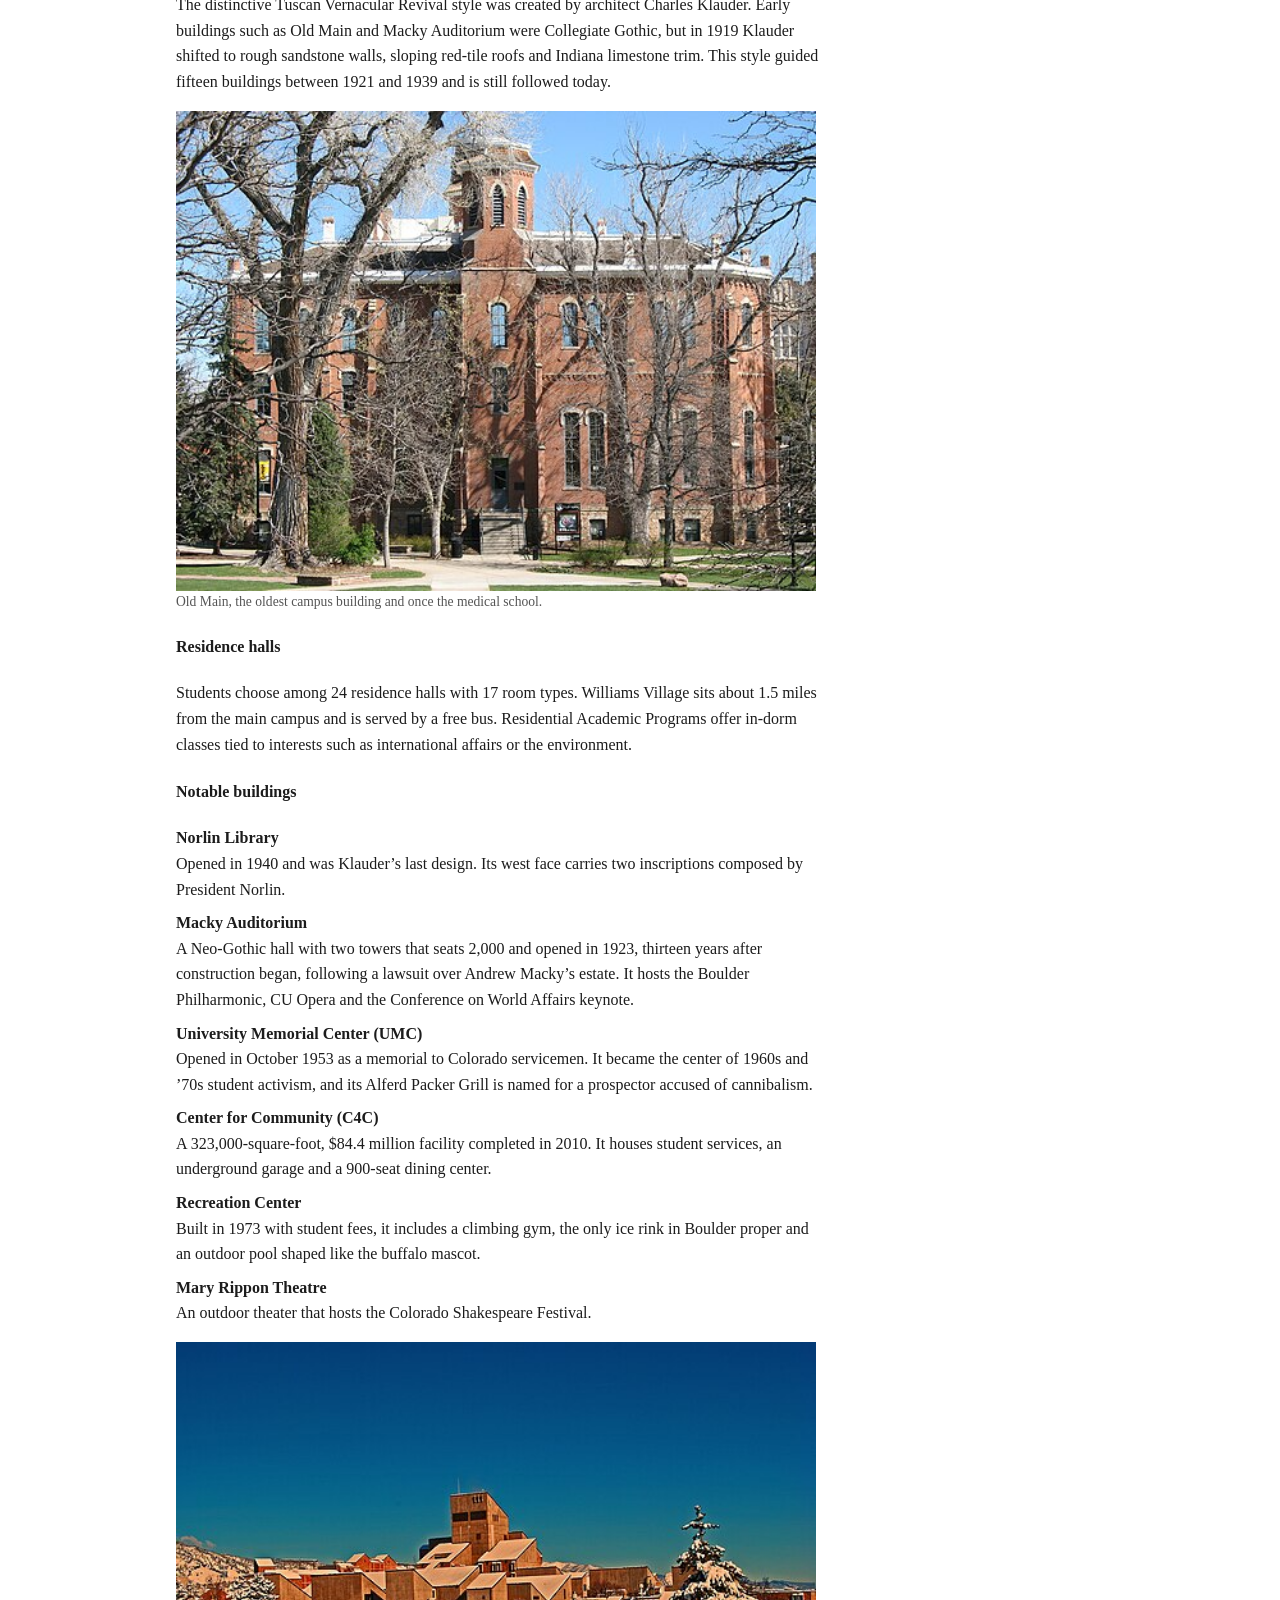
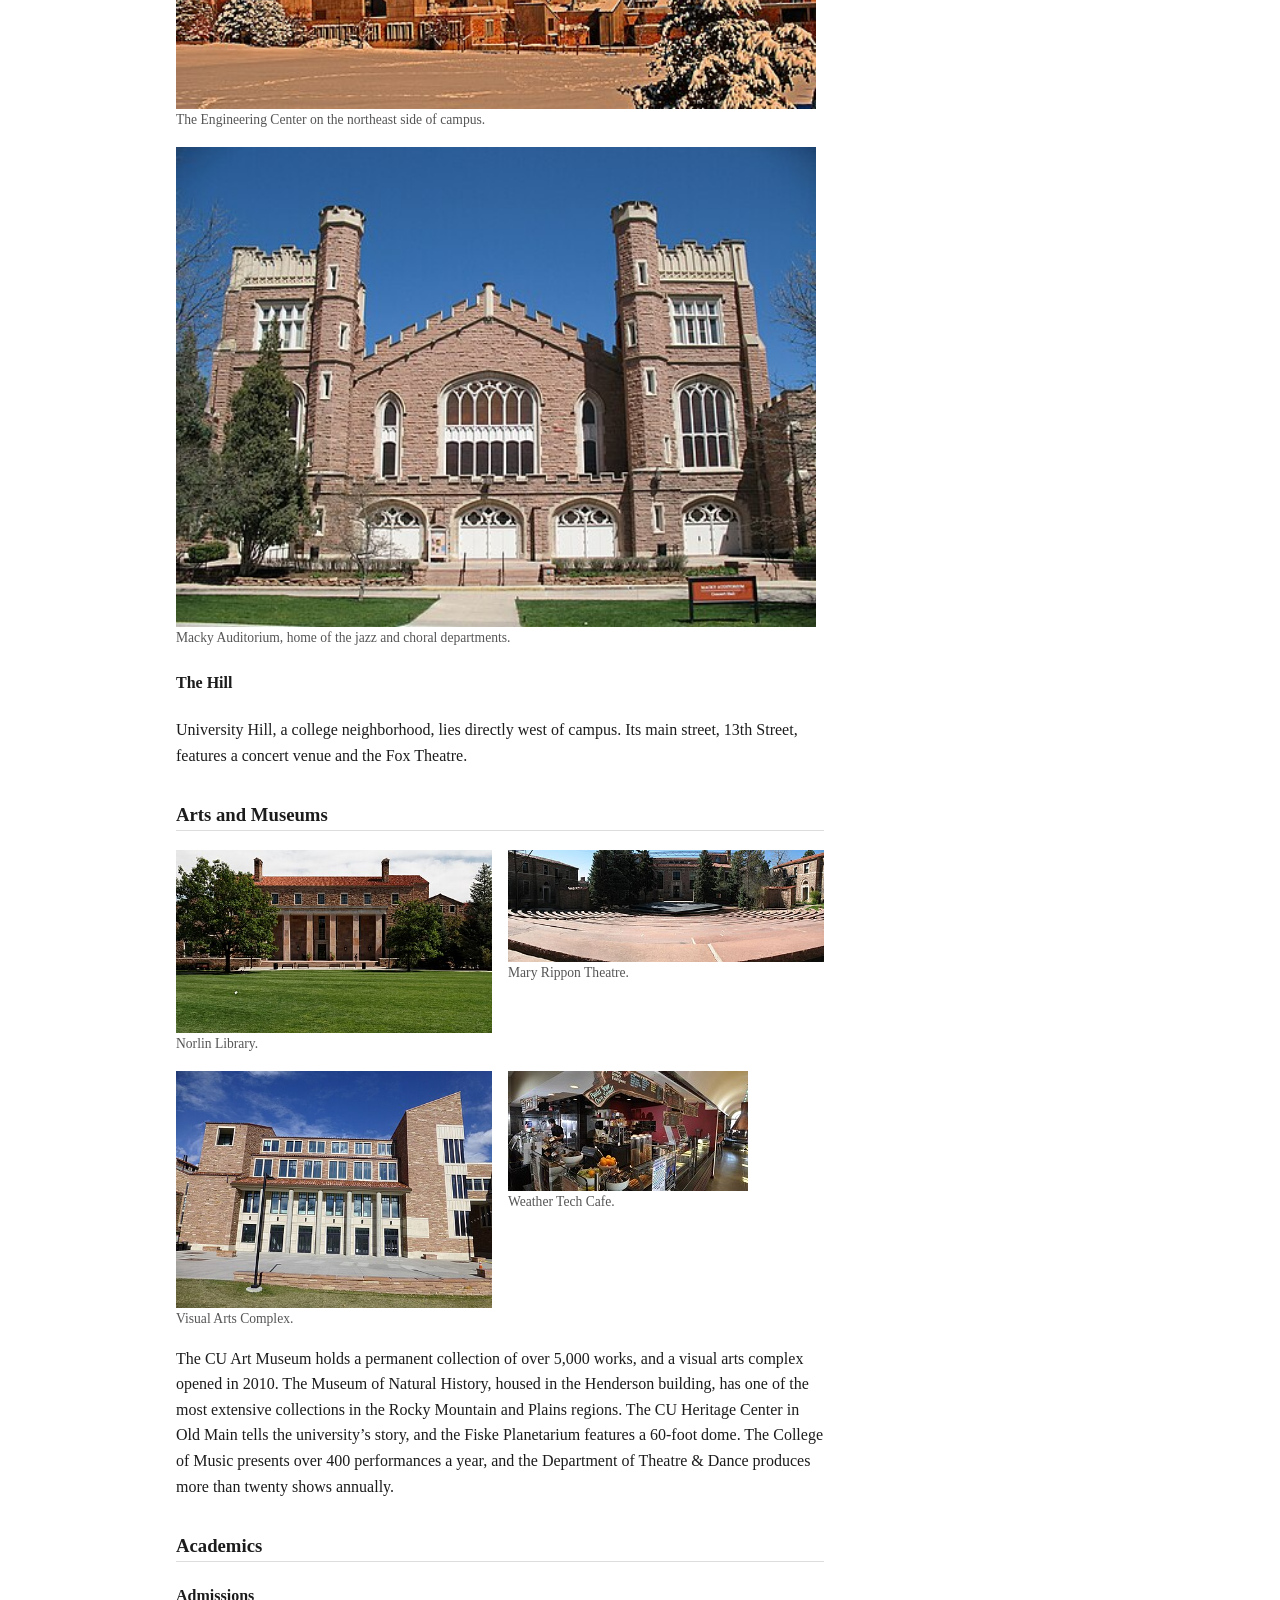
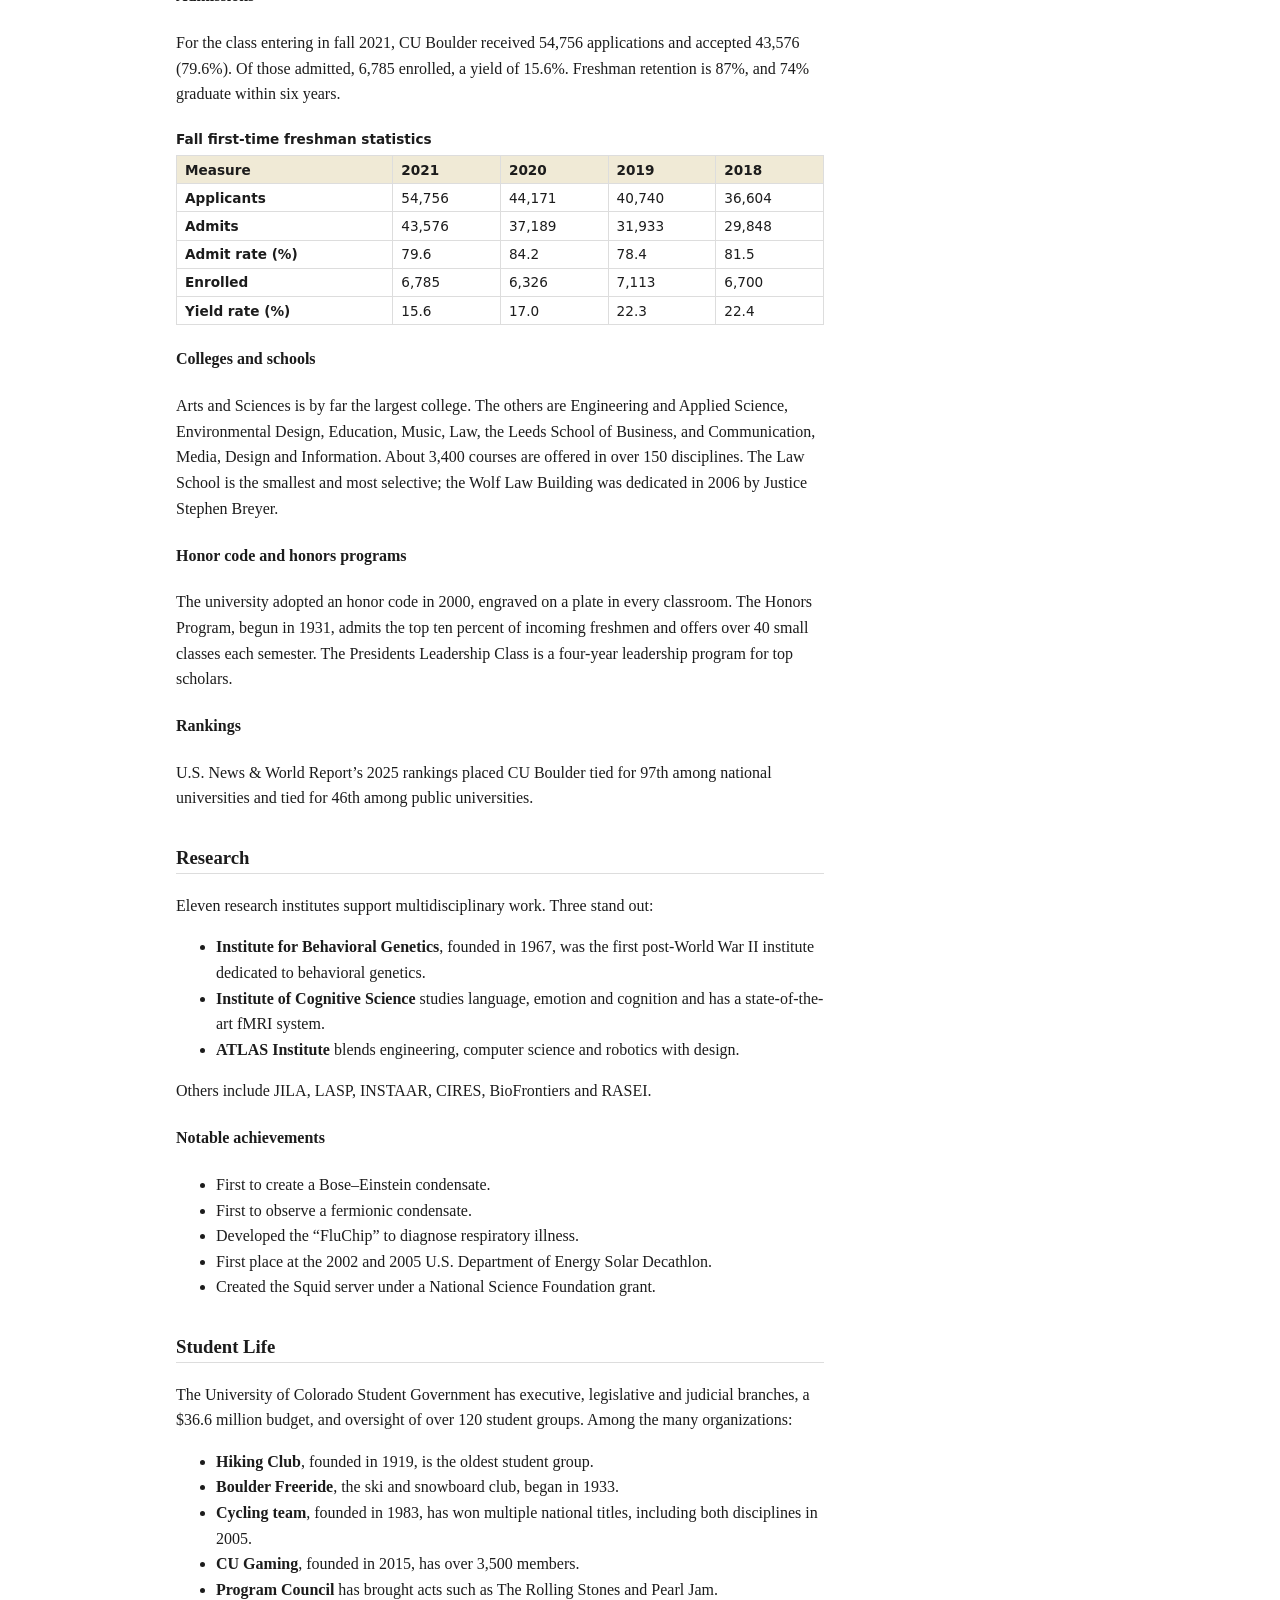
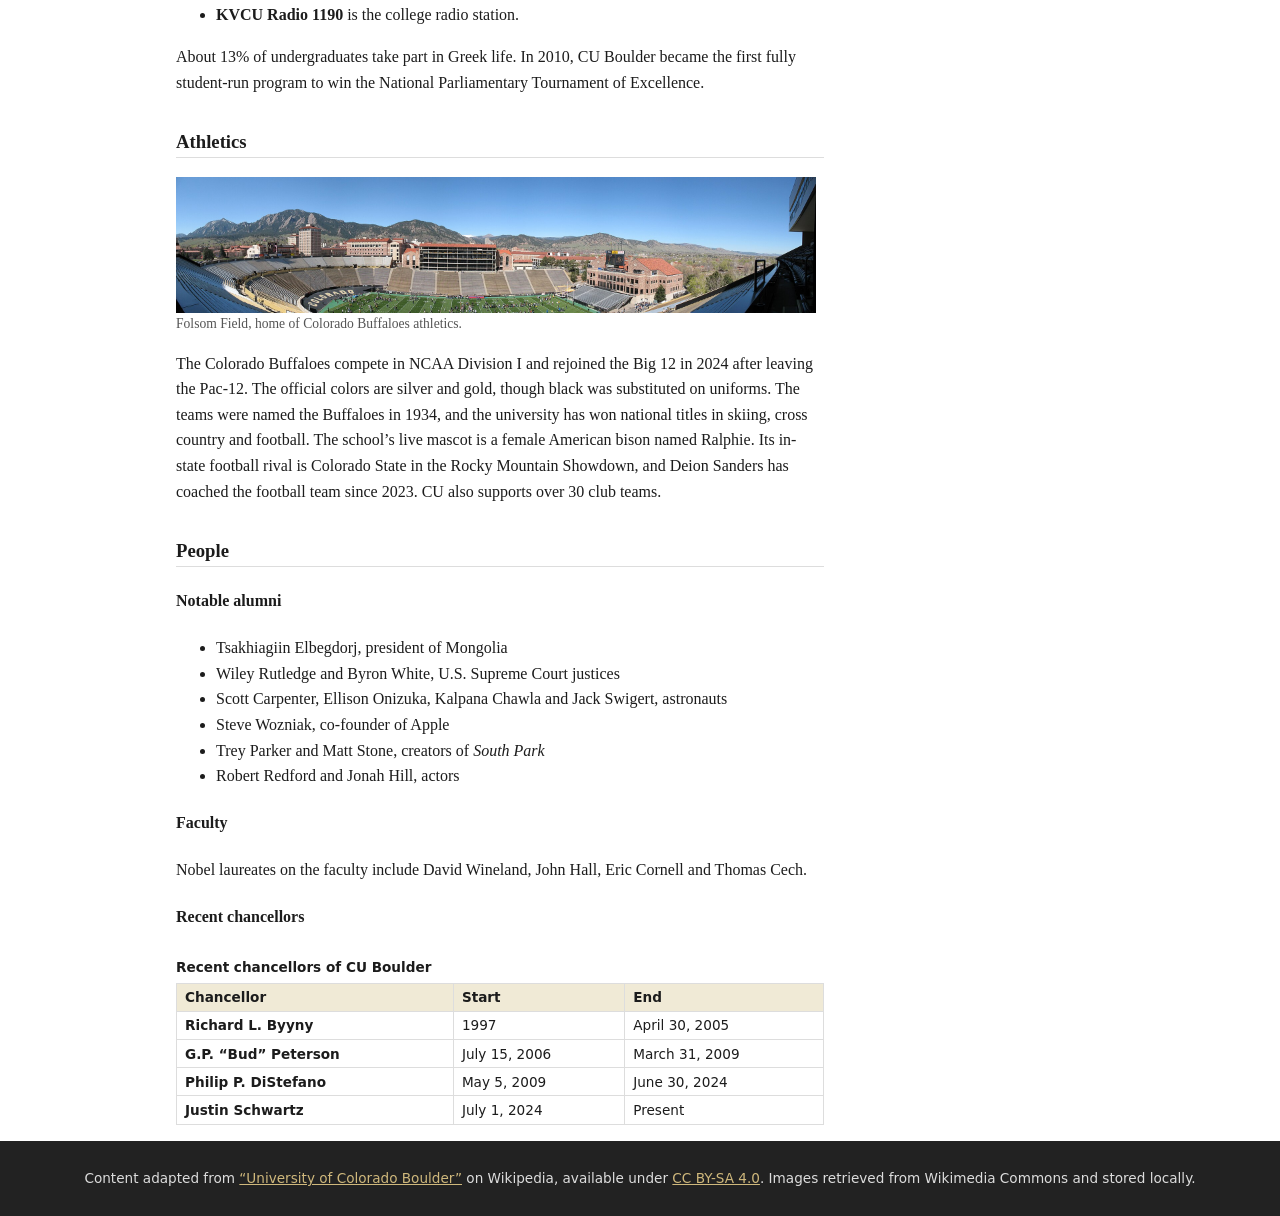
==== commit 30902e6c: "Fix image-grid div tag formatting in index.html" ====
--- a/semantic_HTML/index.html
+++ b/semantic_HTML/index.html
@@ -162,7 +162,7 @@
 
     <section id="arts">
       <h3>Arts and Museums</h3>
-      <div class="image-grid" 
+      <div class="image-grid">
         <figure>
           <img src="Norlin_Library.jpg" width="500" height="290" alt="Norlin Library at CU Boulder" loading="lazy">
           <figcaption>Norlin Library.</figcaption>
